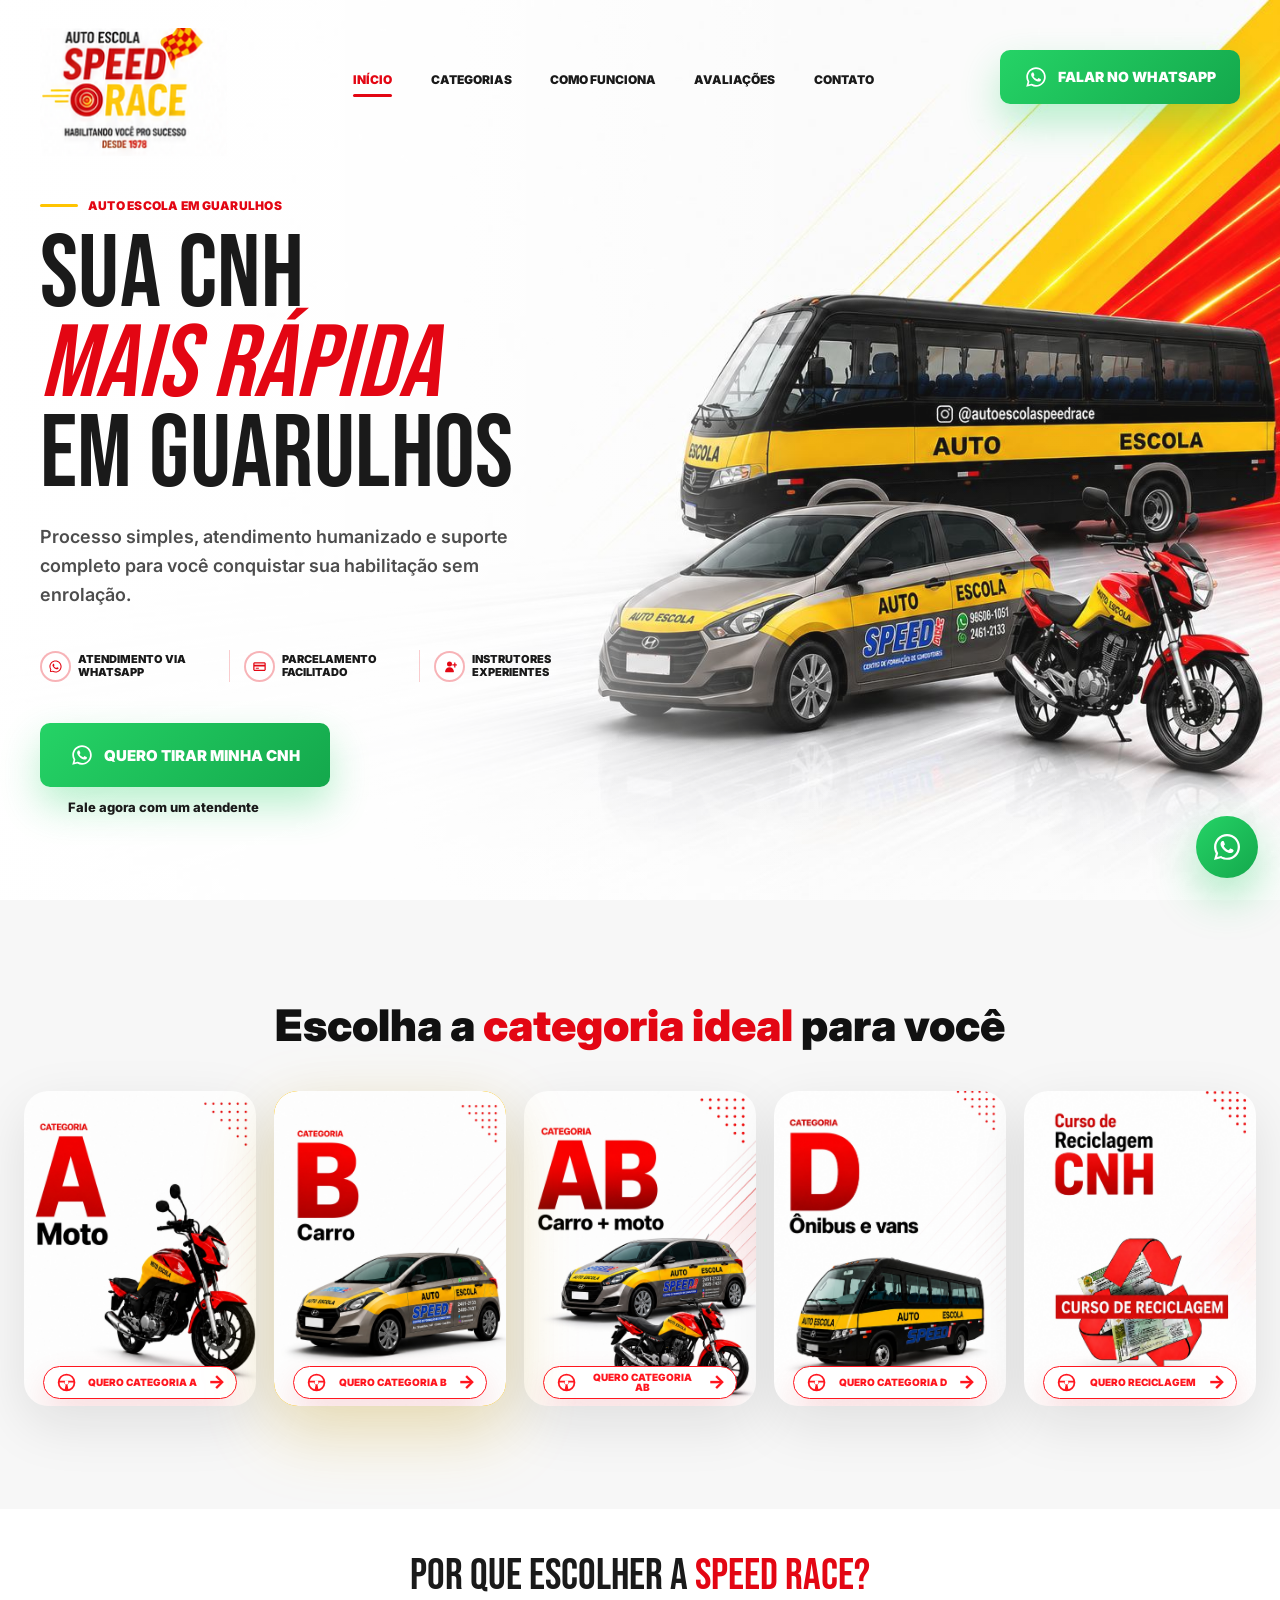
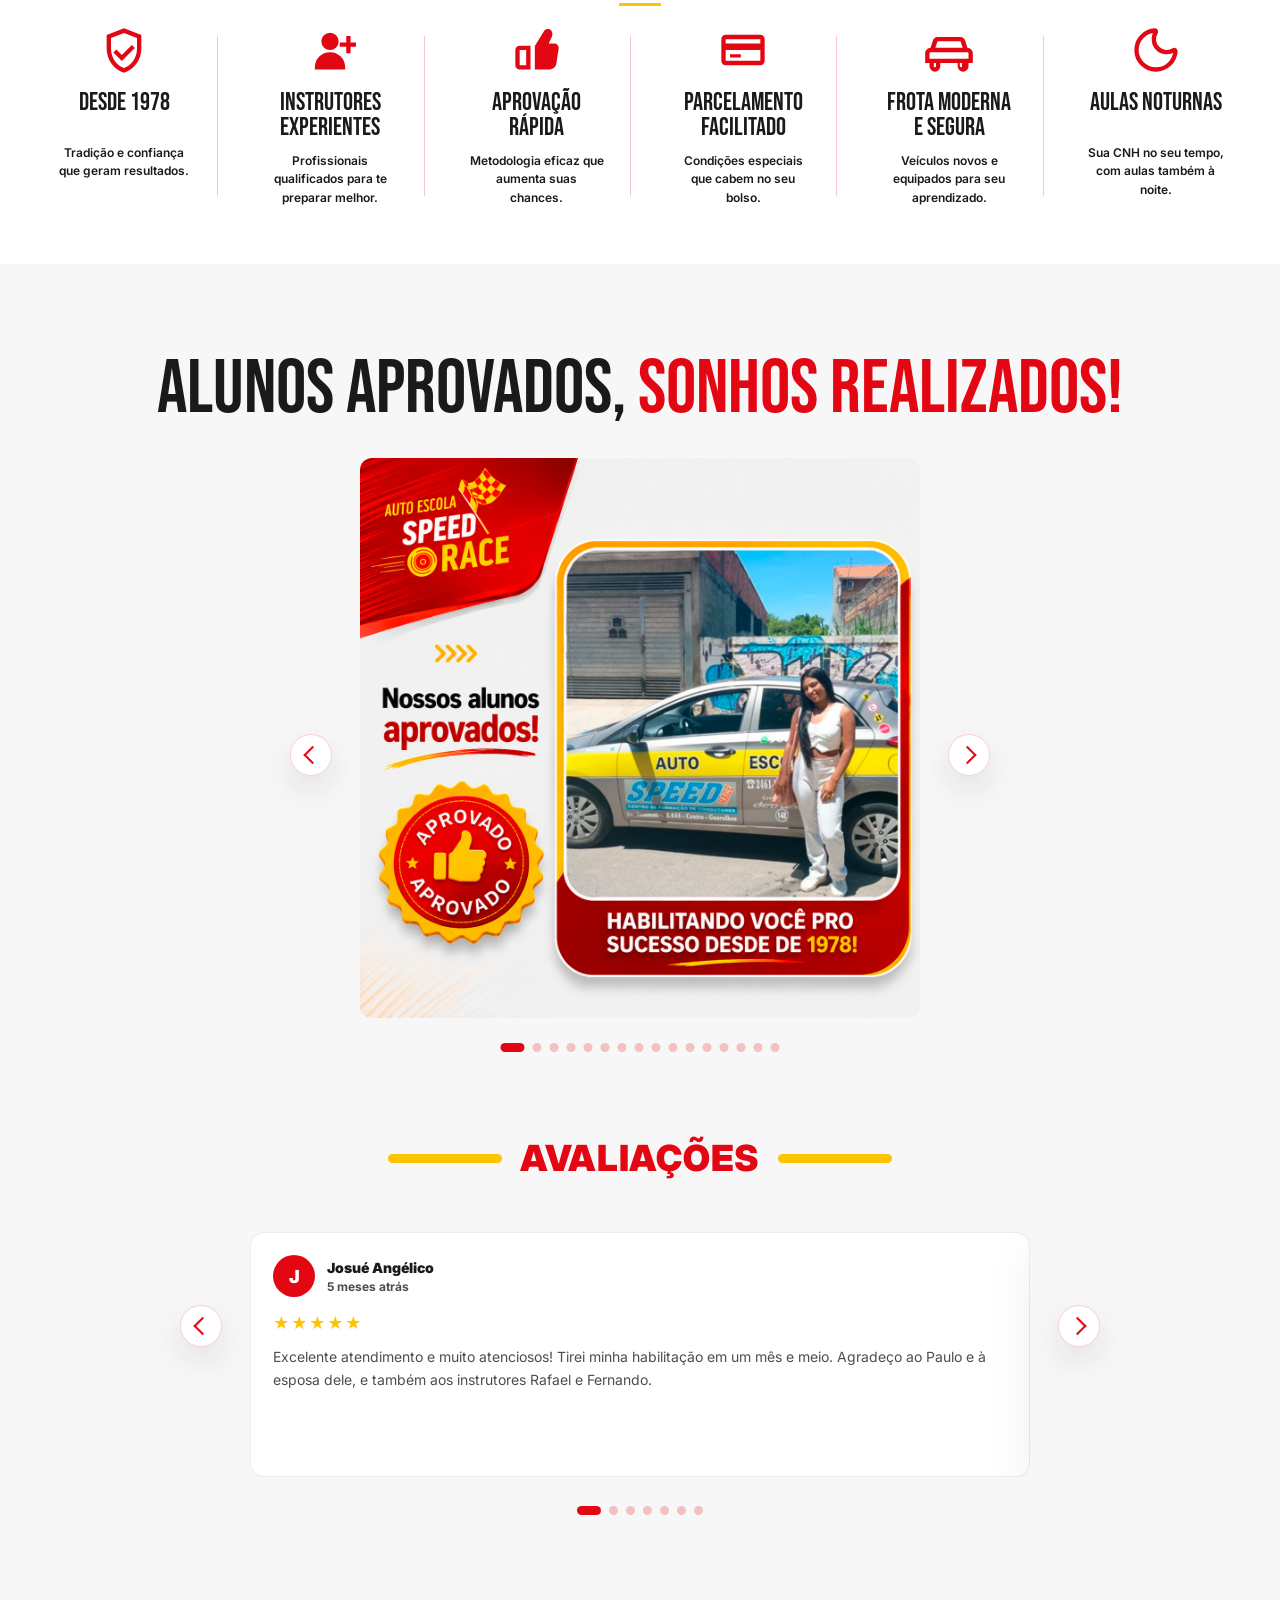
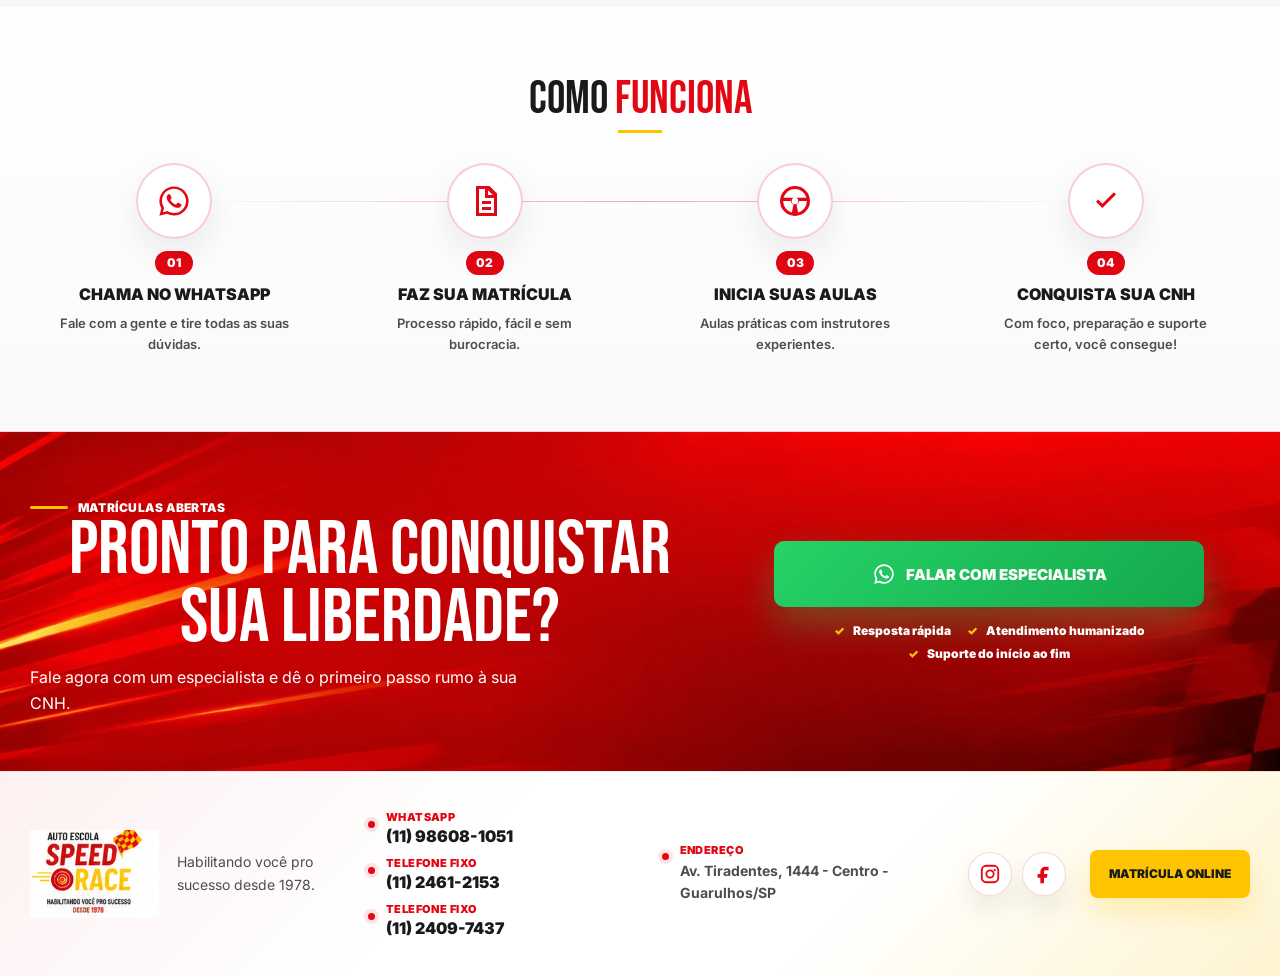
==== index.html @ da03810b "correção" ====
﻿<!doctype html>
<html lang="pt-BR">

<head>
  <meta charset="utf-8">
  <meta name="viewport" content="width=device-width, initial-scale=1">
  <title>Auto Escola Speed Race | CNH em Guarulhos</title>
  <meta name="description"
    content="Auto Escola Speed Race em Guarulhos. Tire sua CNH nas categorias A, B e AB com atendimento rapido pelo WhatsApp.">
  <link rel="icon" type="image/png" sizes="192x192" href="/assets/favicon.png">
  <link rel="apple-touch-icon" sizes="180x180" href="/assets/apple-touch-icon.png">
  <link rel="preconnect" href="https://fonts.googleapis.com">
  <link rel="preconnect" href="https://fonts.gstatic.com" crossorigin>
  <link rel="preload" as="image" href="assets/optimized/banner-hero-1920.jpg">
  <link href="https://fonts.googleapis.com/css2?family=Bebas+Neue&family=Inter:wght@500;600;700;800;900&display=swap"
    rel="stylesheet">
  <link rel="stylesheet" href="styles.css">
</head>

<body>
  <svg class="sprite" aria-hidden="true">
    <symbol id="icon-whatsapp" viewBox="0 0 32 32">
      <path fill="currentColor"
        d="M16.02 3C8.86 3 3.03 8.81 3.03 15.95c0 2.29.6 4.52 1.75 6.49L3 29l6.73-1.76a13 13 0 0 0 6.29 1.6h.01c7.16 0 12.99-5.81 12.99-12.95C29.02 8.81 23.19 3 16.02 3Zm0 23.65h-.01c-1.93 0-3.82-.52-5.47-1.5l-.39-.23-3.99 1.04 1.07-3.88-.25-.4a10.67 10.67 0 0 1-1.64-5.73c0-5.93 4.79-10.76 10.68-10.76 2.85 0 5.53 1.12 7.55 3.15a10.63 10.63 0 0 1 3.13 7.55c0 5.93-4.79 10.76-10.68 10.76Zm5.86-8.05c-.32-.16-1.9-.94-2.19-1.04-.29-.11-.51-.16-.72.16-.21.31-.83 1.04-1.02 1.25-.19.21-.38.24-.7.08-.32-.16-1.35-.5-2.57-1.58-.95-.85-1.59-1.9-1.78-2.22-.19-.32-.02-.49.14-.65.15-.15.32-.38.48-.56.16-.19.21-.32.32-.53.11-.21.05-.4-.03-.56-.08-.16-.72-1.73-.99-2.37-.26-.62-.52-.54-.72-.55h-.61c-.21 0-.56.08-.85.4-.29.32-1.12 1.09-1.12 2.66 0 1.57 1.15 3.09 1.31 3.3.16.21 2.27 3.46 5.49 4.85.77.33 1.37.53 1.83.68.77.24 1.47.21 2.02.13.62-.09 1.9-.77 2.17-1.52.27-.75.27-1.39.19-1.52-.08-.13-.29-.21-.61-.37Z" />
    </symbol>
    <symbol id="icon-check" viewBox="0 0 24 24">
      <path fill="currentColor" d="m9.55 16.7-4.2-4.2 1.42-1.42 2.78 2.78 7.68-7.68 1.42 1.42-9.1 9.1Z" />
    </symbol>
    <symbol id="icon-card" viewBox="0 0 24 24">
      <path fill="currentColor"
        d="M4 5h16a2 2 0 0 1 2 2v10a2 2 0 0 1-2 2H4a2 2 0 0 1-2-2V7a2 2 0 0 1 2-2Zm0 4h16V7H4v2Zm0 3v5h16v-5H4Zm2 2h5v1.5H6V14Z" />
    </symbol>
    <symbol id="icon-instructor" viewBox="0 0 24 24">
      <path fill="currentColor"
        d="M12 12a4 4 0 1 0 0-8 4 4 0 0 0 0 8Zm-7 8a7 7 0 0 1 14 0v1H5v-1Zm14.5-9.5h-3v-2h3v-3h2v3h3v2h-3v3h-2v-3Z" />
    </symbol>
    <symbol id="icon-shield" viewBox="0 0 24 24">
      <path fill="currentColor"
        d="M12 2 4 5.1v6.3c0 5.1 3.4 9.7 8 11.1 4.6-1.4 8-6 8-11.1V5.1L12 2Zm0 2.2 6 2.3v4.9c0 4-2.5 7.7-6 8.9-3.5-1.2-6-4.9-6-8.9V6.5l6-2.3Zm-1 10.1-2.5-2.5-1.4 1.4 3.9 3.9 6-6-1.4-1.4-4.6 4.6Z" />
    </symbol>
    <symbol id="icon-thumbs" viewBox="0 0 24 24">
      <path fill="currentColor"
        d="M9 21H4a2 2 0 0 1-2-2v-7a2 2 0 0 1 2-2h5v11Zm2 0V10.2l4.2-6.9c.4-.7 1.2-1.1 2-1 .9.1 1.6.7 1.8 1.6.2.7.1 1.4-.2 2.1L17.4 9H20a2 2 0 0 1 2 2.3l-1.1 7A3.1 3.1 0 0 1 17.8 21H11ZM4 12v7h3v-7H4Z" />
    </symbol>
    <symbol id="icon-car" viewBox="0 0 24 24">
      <path fill="currentColor"
        d="M6.6 6h10.8c.9 0 1.7.6 2 1.5L20.5 11A2.5 2.5 0 0 1 23 13.5V18h-2v1.5a2.5 2.5 0 0 1-5 0V18H8v1.5a2.5 2.5 0 0 1-5 0V18H1v-4.5A2.5 2.5 0 0 1 3.5 11l1.1-3.5c.3-.9 1.1-1.5 2-1.5Zm.1 2-1 3h12.6l-1-3H6.7ZM3 13.5V16h18v-2.5a.5.5 0 0 0-.5-.5h-17a.5.5 0 0 0-.5.5ZM5 18v1.5a.5.5 0 0 0 1 0V18H5Zm12 0v1.5a.5.5 0 0 0 1 0V18h-1Z" />
    </symbol>
    <symbol id="icon-moon" viewBox="0 0 24 24">
      <svg xmlns="http://www.w3.org/2000/svg" width="24" height="24" viewBox="0 0 24 24" fill="none"
        stroke="currentColor" stroke-width="2" stroke-linecap="round" stroke-linejoin="round"
        class="lucide lucide-moon-icon lucide-moon">
        <path
          d="M20.985 12.486a9 9 0 1 1-9.473-9.472c.405-.022.617.46.402.803a6 6 0 0 0 8.268 8.268c.344-.215.825-.004.803.401" />
      </svg>
    </symbol>
    <symbol id="icon-doc" viewBox="0 0 24 24">
      <path fill="currentColor"
        d="M6 2h9l5 5v15H6V2Zm8 2.8V8h3.2L14 4.8ZM8 4v16h10V10h-6V4H8Zm2 8h6v2h-6v-2Zm0 4h6v2h-6v-2Z" />
    </symbol>
    <symbol id="icon-wheel" viewBox="0 0 24 24">
      <path fill="currentColor"
        d="M12 2a10 10 0 1 1 0 20 10 10 0 0 1 0-20Zm0 2a8 8 0 0 0-7.7 5.9h15.4A8 8 0 0 0 12 4Zm-7.9 8a8 8 0 0 0 5.8 7.7l1.1-5.2A3 3 0 0 1 9.2 12H4.1Zm10 7.7A8 8 0 0 0 19.9 12h-5.1a3 3 0 0 1-1.8 2.5l1.1 5.2ZM12 9.8a2.2 2.2 0 1 0 0 4.4 2.2 2.2 0 0 0 0-4.4Z" />
    </symbol>
    <symbol id="icon-instagram" viewBox="0 0 24 24">
      <path fill="currentColor"
        d="M7.8 2h8.4A5.8 5.8 0 0 1 22 7.8v8.4a5.8 5.8 0 0 1-5.8 5.8H7.8A5.8 5.8 0 0 1 2 16.2V7.8A5.8 5.8 0 0 1 7.8 2Zm0 2A3.8 3.8 0 0 0 4 7.8v8.4A3.8 3.8 0 0 0 7.8 20h8.4a3.8 3.8 0 0 0 3.8-3.8V7.8A3.8 3.8 0 0 0 16.2 4H7.8ZM12 7a5 5 0 1 1 0 10 5 5 0 0 1 0-10Zm0 2a3 3 0 1 0 0 6 3 3 0 0 0 0-6Zm5.2-2.4a1.2 1.2 0 1 1 0 2.4 1.2 1.2 0 0 1 0-2.4Z" />
    </symbol>
    <symbol id="icon-facebook" viewBox="0 0 24 24">
      <path fill="currentColor"
        d="M14 8h3V4h-3.4C9.9 4 8 6.2 8 9.6V12H5v4h3v6h4v-6h3.2l.6-4H12V9.8c0-1.2.4-1.8 2-1.8Z" />
    </symbol>
  </svg>

  <main class="hero" id="inicio">
    <nav class="hero-nav" aria-label="Navegação principal">
      <a class="brand" href="#inicio" aria-label="Auto Escola Speed Race">
        <img src="assets/logo-speed-race.png" alt="Auto Escola Speed Race" width="218" height="132" fetchpriority="high">
      </a>

      <div class="nav-links">
        <a class="active" href="#inicio">Início</a>
        <a href="#categorias">Categorias</a>
        <a href="#como-funciona">Como funciona</a>
        <a href="#avaliacoes">Avaliações</a>
        <a href="#contato">Contato</a>
      </div>

      <a class="whatsapp nav-cta"
        href="https://wa.me/5511986081051?text=Ol%C3%A1!%20Quero%20saber%20mais%20sobre%20a%20CNH%20na%20Auto%20Escola%20Speed%20Race"
        target="_blank" rel="noopener">
        <svg>
          <use href="#icon-whatsapp" />
        </svg>
        <span>Falar no WhatsApp</span>
      </a>
    </nav>

    <section class="hero-content" aria-labelledby="hero-title">
      <div class="copy">
        <p class="eyebrow">Auto escola em Guarulhos</p>
        <h1 id="hero-title">Sua CNH<br><span>mais rápida</span><br><span class="title-place">em&nbsp;Guarulhos</span>
        </h1>
        <p class="lead">Processo simples, atendimento humanizado e suporte completo para você conquistar sua habilitação
          sem enrolação.</p>

        <div class="hero-benefits" aria-label="Benefícios">
          <span><svg>
              <use href="#icon-whatsapp" />
            </svg>Atendimento via WhatsApp</span>
          <span><svg>
              <use href="#icon-card" />
            </svg>Parcelamento facilitado</span>
          <span><svg>
              <use href="#icon-instructor" />
            </svg>Instrutores experientes</span>
        </div>

        <a class="whatsapp hero-cta"
          href="https://wa.me/5511986081051?text=Ol%C3%A1!%20Quero%20saber%20mais%20sobre%20a%20CNH%20na%20Auto%20Escola%20Speed%20Race"
          target="_blank" rel="noopener">
          <svg>
            <use href="#icon-whatsapp" />
          </svg>
          Quero tirar minha CNH
        </a>
        <small>Fale agora com um atendente</small>
      </div>

    </section>
  </main>
  <section class="section categories-section" id="categorias" aria-labelledby="categories-title">
    <div class="section-head categories-title-block">
      <!--<p class="eyebrow">categorias</p>-->
      <h2 id="categories-title">Escolha a <span>categoria ideal</span> para você</h2>
    </div>

    <div class="container">
      <div class="card-grid category-grid">
        <article class="category-card card-art">
          <img class="card-art-image" src="assets/optimized/card-moto-sharp.jpg" alt="Categoria A - Moto" loading="lazy" decoding="async">
          <a class="category-button"
            href="https://wa.me/5511986081051?text=Ol%C3%A1!%20Quero%20tirar%20minha%20CNH%20categoria%20A%20%28moto%29%20na%20Auto%20Escola%20Speed%20Race."
            target="_blank" rel="noopener">
            <svg aria-hidden="true">
              <use href="#icon-wheel" />
            </svg>
            <span>Quero Categoria A</span>
          </a>
        </article>

        <article class="category-card card-art featured">
          <img class="card-art-image" src="assets/optimized/card-carro-sharp.jpg" alt="Categoria B - Carro" loading="lazy" decoding="async">
          <a class="category-button yellow"
            href="https://wa.me/5511986081051?text=Ol%C3%A1!%20Quero%20tirar%20minha%20CNH%20categoria%20B%20%28carro%29%20na%20Auto%20Escola%20Speed%20Race."
            target="_blank" rel="noopener">
            <svg aria-hidden="true">
              <use href="#icon-wheel" />
            </svg>
            <span>Quero Categoria B</span>
          </a>
        </article>

        <article class="category-card card-art">
          <img class="card-art-image" src="assets/optimized/card-carro-moto-sharp.jpg" alt="Categoria AB - Carro e moto" loading="lazy" decoding="async">
          <a class="category-button"
            href="https://wa.me/5511986081051?text=Ol%C3%A1!%20Quero%20tirar%20minha%20CNH%20categoria%20AB%20%28carro%20e%20moto%29%20na%20Auto%20Escola%20Speed%20Race."
            target="_blank" rel="noopener">
            <svg aria-hidden="true">
              <use href="#icon-wheel" />
            </svg>
            <span>Quero Categoria AB</span>
          </a>
        </article>

        <article class="category-card card-art pro-card">
          <img class="card-art-image" src="assets/optimized/card-onibus-sharp.jpg" alt="Categoria D - Onibus e vans" loading="lazy" decoding="async">
          <a class="category-button"
            href="https://wa.me/5511986081051?text=Ol%C3%A1!%20Quero%20saber%20mais%20sobre%20a%20CNH%20categoria%20D%20%28%C3%B4nibus%20e%20vans%29%20na%20Auto%20Escola%20Speed%20Race."
            target="_blank" rel="noopener">
            <svg aria-hidden="true">
              <use href="#icon-wheel" />
            </svg>
            <span>Quero Categoria D</span>
          </a>
        </article>

        <article class="category-card card-art service-card">
          <img class="card-art-image" src="assets/optimized/card-reciclagem-sharp.jpg" alt="Reciclagem de CNH" loading="lazy" decoding="async">
          <a class="category-button"
            href="https://wa.me/5511986081051?text=Ol%C3%A1!%20Quero%20saber%20mais%20sobre%20o%20servi%C3%A7o%20de%20reciclagem%20de%20CNH%20na%20Auto%20Escola%20Speed%20Race."
            target="_blank" rel="noopener">
            <svg aria-hidden="true">
              <use href="#icon-wheel" />
            </svg>
            <span>Quero Reciclagem</span>
          </a>
        </article>
      </div>
    </div>
  </section>
  <section class="section benefits-section" aria-labelledby="benefits-title">
    <div class="container">
      <div class="section-head">
        <p class="eyebrow">Confiança para começar</p>
        <h2 id="benefits-title">Por que escolher a <span>Speed Race?</span></h2>
      </div>

      <div class="card-grid benefits-grid">
        <article class="info-card"><i><svg>
              <use href="#icon-shield" />
            </svg></i>
          <h3>Desde 1978</h3>
          <p>Tradição e confiança que geram resultados.</p>
        </article>
        <article class="info-card"><i><svg>
              <use href="#icon-instructor" />
            </svg></i>
          <h3>Instrutores experientes</h3>
          <p>Profissionais qualificados para te preparar melhor.</p>
        </article>
        <article class="info-card"><i><svg>
              <use href="#icon-thumbs" />
            </svg></i>
          <h3>Aprovação rápida</h3>
          <p>Metodologia eficaz que aumenta suas chances.</p>
        </article>
        <article class="info-card"><i><svg>
              <use href="#icon-card" />
            </svg></i>
          <h3>Parcelamento facilitado</h3>
          <p>Condições especiais que cabem no seu bolso.</p>
        </article>
        <article class="info-card"><i><svg>
              <use href="#icon-car" />
            </svg></i>
          <h3>Frota moderna e segura</h3>
          <p>Veículos novos e equipados para seu aprendizado.</p>
        </article>
        <article class="info-card"><i><svg>
              <use href="#icon-moon" />
            </svg></i>
          <h3>Aulas noturnas</h3>
          <p>Sua CNH no seu tempo, com aulas também à noite.</p>
        </article>

      </div>
    </div>
  </section>

  <section class="section reviews-section" id="avaliacoes" aria-labelledby="reviews-title">
    <div class="container">
      <div class="section-head">
        <h2 id="reviews-title">Alunos aprovados, <span>sonhos realizados!</span></h2>
      </div>

      <div class="approved-carousel" aria-roledescription="carousel" aria-label="Fotos de alunos aprovados">
        <button class="review-control prev" type="button" aria-label="Foto anterior">&lsaquo;</button>
        <div class="review-viewport">
          <div class="review-grid">
            <article class="review-card"><img src="assets/approved/aluno9.png" alt="Aluno aprovado" loading="lazy" decoding="async"></article>
            <article class="review-card"><img src="assets/approved/aluno10.png" alt="Aluno aprovado" loading="lazy" decoding="async"></article>
            <article class="review-card"><img src="assets/approved/aluno14.png" alt="Aluno aprovado" loading="lazy" decoding="async"></article>
            <article class="review-card"><img src="assets/approved/aluno16.png" alt="Aluno aprovado" loading="lazy" decoding="async"></article>
            <article class="review-card"><img src="assets/approved/aluno17.png" alt="Aluno aprovado" loading="lazy" decoding="async"></article>
            <article class="review-card"><img src="assets/approved/aluno3.png" alt="Aluno aprovado" loading="lazy" decoding="async"></article>
            <article class="review-card"><img src="assets/approved/aluno19.png" alt="Aluno aprovado" loading="lazy" decoding="async"></article>
            <article class="review-card"><img src="assets/approved/aluno20.png" alt="Aluno aprovado" loading="lazy" decoding="async"></article>
            <article class="review-card"><img src="assets/approved/aluno21.png" alt="Aluno aprovado" loading="lazy" decoding="async"></article>
            <article class="review-card"><img src="assets/approved/aluno22.png" alt="Aluno aprovado" loading="lazy" decoding="async"></article>
            <article class="review-card"><img src="assets/approved/aluno4.png" alt="Aluno aprovado" loading="lazy" decoding="async"></article>
            <article class="review-card"><img src="assets/approved/aluno24.png" alt="Aluno aprovado" loading="lazy" decoding="async"></article>
            <article class="review-card"><img src="assets/approved/aluno25.png" alt="Aluno aprovado" loading="lazy" decoding="async"></article>
            <article class="review-card"><img src="assets/approved/aluno1.png" alt="Aluno aprovado" loading="lazy" decoding="async"></article>
            <article class="review-card"><img src="assets/approved/aluno2.png" alt="Aluno aprovado" loading="lazy" decoding="async"></article>
            <article class="review-card"><img src="assets/approved/aluno27.png" alt="Aluno aprovado" loading="lazy" decoding="async"></article>
          </div>
        </div>
        <button class="review-control next" type="button" aria-label="Próxima foto">&rsaquo;</button>
        <div class="review-dots" aria-label="Selecionar foto"></div>
      </div>
      <div class="reviews-carousel" aria-roledescription="carousel" aria-label="Avaliações de alunos"
        style="margin-top: 84px;">
        <div class="section-head" style="margin-bottom: 34px;">
          <p class="reviews-eyebrow">Avaliações</p>
        </div>
        <button class="review-control prev" type="button" aria-label="Avaliação anterior">&lsaquo;</button>
        <div class="review-viewport">
          <div class="review-grid">
            <article class="review-card">
              <div class="review-head"><span>J</span>
                <div><strong>Josué Angélico</strong><small>5 meses atrás</small></div>
              </div>
              <div class="stars">★★★★★</div>
              <p>Excelente atendimento e muito atenciosos! Tirei minha habilitação em um mês e meio. Agradeço ao Paulo e
                à esposa dele, e também aos instrutores Rafael e Fernando.</p>
            </article>
            <article class="review-card">
              <div class="review-head"><span>L</span>
                <div><strong>Letícia Caselato</strong><small>7 meses atrás</small></div>
              </div>
              <div class="stars">★★★★★</div>
              <p>Finalizei minha CNH super rápido, sempre tive total apoio, o instrutor Paulo é nota 10.</p>
            </article>
            <article class="review-card">
              <div class="review-head"><span>F</span>
                <div><strong>Fernanda Dantas</strong><small>9 meses atrás</small></div>
              </div>
              <div class="stars">★★★★★</div>
              <p>Super recomendo, bons instrutores e atendimento perfeito. São bons profissionais e com certeza a melhor
                auto escola.</p>
            </article>
            <article class="review-card">
              <div class="review-head"><span>P</span>
                <div><strong>Pedro Henrique</strong><small>9 meses atrás</small></div>
              </div>
              <div class="stars">★★★★★</div>
              <p>A auto escola Speed Race me proporcionou a oportunidade de estar tirando minha habilitação.
                Profissionais bastante atenciosos e capacitados.</p>
            </article>
            <article class="review-card">
              <div class="review-head"><span>V</span>
                <div><strong>Vini Silva</strong><small>10 meses atrás</small></div>
              </div>
              <div class="stars">★★★★★</div>
              <p>Atendimento muito bom com bons instrutores, principalmente o instrutor Thiago, que é muito bom como
                profissional.</p>
            </article>
            <article class="review-card">
              <div class="review-head"><span>H</span>
                <div><strong>Henrique Macedo</strong><small>3 meses atrás</small></div>
              </div>
              <div class="stars">★★★★★</div>
              <p>Professores e diretoria excelentes, ótima autoescola. Fernandão é monstro.</p>
            </article>
            <article class="review-card">
              <div class="review-head"><span>M</span>
                <div><strong>Matheus Henrique</strong><small>9 meses atrás</small></div>
              </div>
              <div class="stars">★★★★★</div>
              <p>Auto-escola com pessoas muito solícitas, íntegras e extremamente atenciosas. Instrutores que se
                preocupam e buscam de fato ajudar o aluno.</p>
            </article>
          </div>
        </div>
        <button class="review-control next" type="button" aria-label="Próxima avaliação">&rsaquo;</button>
        <div class="review-dots" aria-label="Selecionar avaliação"></div>
      </div>
    </div>
  </section>

  <section class="section steps-section" id="como-funciona" aria-labelledby="steps-title">
    <div class="container">
      <div class="section-head">
        <p class="eyebrow">Passo a passo</p>
        <h2 id="steps-title">Como <span>funciona</span></h2>
      </div>

      <div class="steps-grid">
        <article>
          <i><svg>
              <use href="#icon-whatsapp" />
            </svg></i>
          <div class="step-copy"><strong>01</strong>
            <h3>Chama no WhatsApp</h3>
            <p>Fale com a gente e tire todas as suas dúvidas.</p>
          </div>
        </article>
        <article>
          <i><svg>
              <use href="#icon-doc" />
            </svg></i>
          <div class="step-copy"><strong>02</strong>
            <h3>Faz sua matrícula</h3>
            <p>Processo rápido, fácil e sem burocracia.</p>
          </div>
        </article>
        <article>
          <i><svg>
              <use href="#icon-wheel" />
            </svg></i>
          <div class="step-copy"><strong>03</strong>
            <h3>Inicia suas aulas</h3>
            <p>Aulas práticas com instrutores experientes.</p>
          </div>
        </article>
        <article>
          <i><svg>
              <use href="#icon-check" />
            </svg></i>
          <div class="step-copy"><strong>04</strong>
            <h3>Conquista sua CNH</h3>
            <p>Com foco, preparação e suporte certo, você consegue!</p>
          </div>
        </article>
      </div>
    </div>
  </section>

  <section class="final-cta" id="contato">
    <div class="container final-grid">
      <div>
        <p class="eyebrow light">Matrículas abertas</p>
        <h2>Pronto para conquistar sua liberdade?</h2>
        <p>Fale agora com um especialista e dê o primeiro passo rumo à sua CNH.</p>
      </div>
      <div class="final-actions">
        <a class="whatsapp final-button"
          href="https://wa.me/5511986081051?text=Ol%C3%A1!%20Quero%20saber%20mais%20sobre%20a%20CNH%20na%20Auto%20Escola%20Speed%20Race"
          target="_blank" rel="noopener">
          <svg>
            <use href="#icon-whatsapp" />
          </svg>
          Falar com especialista
        </a>
        <div class="cta-points">
          <span>Resposta rápida</span>
          <span>Atendimento humanizado</span>
          <span>Suporte do início ao fim</span>
        </div>
      </div>
    </div>
  </section>

  <footer class="footer">
    <div class="container footer-grid">
      <div class="footer-brand">
        <img src="assets/logo-speed-race.png" alt="Auto Escola Speed Race" loading="lazy" decoding="async">
        <p>Habilitando você pro sucesso desde 1978.</p>
      </div>

      <div class="footer-contact" aria-label="Contatos da Auto Escola Speed Race">
        <a href="https://wa.me/5511986081051" target="_blank" rel="noopener">
          <span>WhatsApp</span>
          <strong>(11) 98608-1051</strong>
        </a>
        <a href="tel:+551124612153">
          <span>Telefone fixo</span>
          <strong>(11) 2461-2153</strong>
        </a>
        <a href="tel:+551124097437">
          <span>Telefone fixo</span>
          <strong>(11) 2409-7437</strong>
        </a>
      </div>

      <address class="footer-address">
        <span>Endereço</span>
        Av. Tiradentes, 1444 - Centro - Guarulhos/SP
      </address>

      <div class="footer-social" aria-label="Redes sociais">
        <a href="https://www.instagram.com/autoescolaspeedrace" target="_blank" rel="noopener"
          aria-label="Instagram da Auto Escola Speed Race">
          <svg aria-hidden="true">
            <use href="#icon-instagram" />
          </svg>
        </a>
        <a href="https://www.facebook.com/autoescolaspeedrace" target="_blank" rel="noopener"
          aria-label="Facebook da Auto Escola Speed Race">
          <svg aria-hidden="true">
            <use href="#icon-facebook" />
          </svg>
        </a>
      </div>

      <a class="footer-online" href="/matricular/">Matrícula online</a>
    </div>
  </footer>

  <a class="floating-whatsapp"
    href="https://wa.me/5511986081051?text=Ol%C3%A1!%20Quero%20saber%20mais%20sobre%20a%20CNH%20na%20Auto%20Escola%20Speed%20Race"
    target="_blank" rel="noopener" aria-label="Falar no WhatsApp">
    <svg>
      <use href="#icon-whatsapp" />
    </svg>
  </a>

  <script>
    const reduceMotion = window.matchMedia("(prefers-reduced-motion: reduce)").matches;

    if (!reduceMotion) {
      const revealItems = document.querySelectorAll(".section-head, .category-card, .info-card, .steps-grid article, .final-cta");
      revealItems.forEach((item) => item.classList.add("reveal"));

      const revealObserver = new IntersectionObserver((entries) => {
        entries.forEach((entry) => {
          if (entry.isIntersecting) {
            entry.target.classList.add("is-visible");
            revealObserver.unobserve(entry.target);
          }
        });
      }, { threshold: .16 });

      revealItems.forEach((item) => revealObserver.observe(item));

      const hero = document.querySelector(".hero");
      const categories = document.querySelector(".categories-section");
      const categoryCards = document.querySelectorAll(".category-card");
      let ticking = false;

      function updateParallax() {
        const scrollY = window.scrollY || window.pageYOffset;

        if (hero) {
          hero.style.setProperty("--hero-parallax", `${Math.min(scrollY * .16, 72)}px`);
        }

        if (categories) {
          const rect = categories.getBoundingClientRect();
          const offset = (window.innerHeight - rect.top) * .08;
          const sectionShift = Math.max(-40, Math.min(offset, 70));
          categories.style.setProperty("--section-shift-left", `${sectionShift * -.35}px`);
          categories.style.setProperty("--section-shift-right", `${sectionShift * .25}px`);
        }

        categoryCards.forEach((card) => {
          const rect = card.getBoundingClientRect();
          const centerOffset = (window.innerHeight / 2 - (rect.top + rect.height / 2)) * .035;
          card.style.setProperty("--card-parallax", `${Math.max(-16, Math.min(centerOffset, 16))}px`);
        });

        ticking = false;
      }

      function requestParallax() {
        if (!ticking) {
          window.requestAnimationFrame(updateParallax);
          ticking = true;
        }
      }

      window.addEventListener("scroll", requestParallax, { passive: true });
      window.addEventListener("resize", requestParallax);
      updateParallax();
    }

    const carousel = document.querySelector(".reviews-carousel");

    if (carousel) {
      const track = carousel.querySelector(".review-grid");
      const slides = Array.from(carousel.querySelectorAll(".review-card"));
      const prev = carousel.querySelector(".prev");
      const next = carousel.querySelector(".next");
      const dotsWrap = carousel.querySelector(".review-dots");
      let current = 0;
      let timer;

      slides.forEach((_, index) => {
        const dot = document.createElement("button");
        dot.type = "button";
        dot.setAttribute("aria-label", `Mostrar avaliação ${index + 1}`);
        dot.addEventListener("click", () => {
          showSlide(index);
          restart();
        });
        dotsWrap.appendChild(dot);
      });

      const dots = Array.from(dotsWrap.querySelectorAll("button"));

      function showSlide(index) {
        current = (index + slides.length) % slides.length;
        track.style.transform = `translateX(-${current * 100}%)`;
        dots.forEach((dot, dotIndex) => {
          dot.classList.toggle("active", dotIndex === current);
        });
      }

      function restart() {
        window.clearInterval(timer);
        timer = window.setInterval(() => showSlide(current + 1), 5200);
      }

      prev.addEventListener("click", () => {
        showSlide(current - 1);
        restart();
      });

      next.addEventListener("click", () => {
        showSlide(current + 1);
        restart();
      });

      showSlide(0);
      restart();
    }

    const approvedCarousel = document.querySelector(".approved-carousel");

    if (approvedCarousel) {
      const aTrack = approvedCarousel.querySelector(".review-grid");
      const aSlides = Array.from(approvedCarousel.querySelectorAll(".review-card"));
      const aPrev = approvedCarousel.querySelector(".prev");
      const aNext = approvedCarousel.querySelector(".next");
      const aDotsWrap = approvedCarousel.querySelector(".review-dots");
      let aCurrent = 0;
      let aTimer;

      aSlides.forEach((_, index) => {
        const dot = document.createElement("button");
        dot.type = "button";
        dot.setAttribute("aria-label", `Mostrar foto ${index + 1}`);
        dot.addEventListener("click", () => {
          aShowSlide(index);
          aRestart();
        });
        aDotsWrap.appendChild(dot);
      });

      const aDots = Array.from(aDotsWrap.querySelectorAll("button"));

      function aShowSlide(index) {
        aCurrent = (index + aSlides.length) % aSlides.length;
        aTrack.style.transform = `translateX(-${aCurrent * 100}%)`;
        aDots.forEach((dot, dotIndex) => {
          dot.classList.toggle("active", dotIndex === aCurrent);
        });
      }

      function aRestart() {
        window.clearInterval(aTimer);
        aTimer = window.setInterval(() => aShowSlide(aCurrent + 1), 4200);
      }

      aPrev.addEventListener("click", () => {
        aShowSlide(aCurrent - 1);
        aRestart();
      });

      aNext.addEventListener("click", () => {
        aShowSlide(aCurrent + 1);
        aRestart();
      });

      aShowSlide(0);
      aRestart();
    }
  </script>
</body>

</html>
---- styles.css ----
:root {
  --red: #e30613;
  --yellow: #ffc400;
  --green: #25d366;
  --green-dark: #14a84c;
  --ink: #1a1a1a;
  --muted: #4d4d4d;
  --white: #ffffff;
  --shadow: 0 24px 70px rgba(26, 26, 26, .14);
  --max: 1220px;
  --hero-max: 1560px;
}

* {
  box-sizing: border-box;
}

html {
  scroll-behavior: smooth;
  overflow-x: hidden;
}

body {
  margin: 0;
  color: var(--ink);
  background: #fff;
  font-family: Inter, system-ui, -apple-system, BlinkMacSystemFont, "Segoe UI", sans-serif;
  overflow-x: hidden;
}

a {
  color: inherit;
  text-decoration: none;
}

img,
svg {
  display: block;
}

.sprite {
  position: absolute;
  width: 0;
  height: 0;
  overflow: hidden;
}

.hero {
  position: relative;
  min-height: 100svh;
  overflow: hidden;
  background:
    linear-gradient(90deg, rgba(255, 255, 255, .96) 0%, rgba(255, 255, 255, .86) 32%, rgba(255, 255, 255, .06) 63%),
    image-set(
      url("assets/optimized/banner-hero-960.jpg") 1x,
      url("assets/optimized/banner-hero-1920.jpg") 2x
    ) center right / cover no-repeat;
  background-position: center center, center calc(50% + var(--hero-parallax, 0px));
}

.hero::after {
  content: "";
  position: absolute;
  inset: auto 0 0;
  height: 170px;
  pointer-events: none;
  background: linear-gradient(180deg, transparent, rgba(255, 255, 255, .36));
}

.hero-nav {
  position: relative;
  z-index: 5;
  width: min(var(--hero-max), calc(100% - 80px));
  min-height: 164px;
  margin: 0 auto;
  display: grid;
  grid-template-columns: auto 1fr auto;
  align-items: start;
  gap: clamp(22px, 4vw, 58px);
  padding-top: 28px;
}

.brand {
  justify-self: start;
}

.brand img {
  width: auto;
  height: clamp(96px, 10vw, 132px);
  max-width: min(30vw, 218px);
  object-fit: contain;
}

.nav-links {
  margin-top: 32px;
  display: flex;
  align-items: center;
  justify-content: center;
  gap: clamp(20px, 3vw, 42px);
  font-size: 12px;
  font-weight: 900;
  text-transform: uppercase;
}

.nav-cta {
  margin-top: 22px;
}

.nav-links a {
  position: relative;
  padding: 12px 0;
  transition: color .25s ease;
}

.nav-links a::after {
  content: "";
  position: absolute;
  left: 0;
  right: 0;
  bottom: 2px;
  height: 3px;
  background: var(--red);
  border-radius: 999px;
  transform: scaleX(0);
  transform-origin: left;
  transition: transform .25s ease;
}

.nav-links a:hover,
.nav-links a.active {
  color: var(--red);
}

.nav-links a:hover::after,
.nav-links a.active::after {
  transform: scaleX(1);
}

.whatsapp {
  display: inline-flex;
  align-items: center;
  justify-content: center;
  gap: 10px;
  min-height: 54px;
  padding: 0 24px;
  color: var(--white);
  background: linear-gradient(135deg, var(--green), var(--green-dark));
  border-radius: 10px;
  box-shadow: 0 18px 38px rgba(37, 211, 102, .32);
  font-size: 14px;
  font-weight: 900;
  line-height: 1;
  text-transform: uppercase;
  white-space: nowrap;
  transition: transform .25s ease, box-shadow .25s ease;
}

.whatsapp:hover {
  transform: translateY(-2px);
  box-shadow: 0 24px 48px rgba(37, 211, 102, .4);
}

.whatsapp svg {
  width: 24px;
  height: 24px;
  flex: 0 0 24px;
}

.hero-content {
  position: relative;
  z-index: 2;
  width: min(var(--hero-max), calc(100% - 80px));
  min-height: calc(100svh - 164px);
  margin: 0 auto;
  display: grid;
  grid-template-columns: minmax(0, 660px) 1fr;
  align-items: center;
  gap: 32px;
  padding: 20px 0 78px;
}

.copy {
  animation: showUp .7s ease both;
}

.eyebrow {
  display: inline-flex;
  align-items: center;
  gap: 10px;
  margin: 0 0 18px;
  color: var(--red);
  font-size: 12px;
  font-weight: 900;
  letter-spacing: .02em;
  text-transform: uppercase;
}

.eyebrow::before {
  content: "";
  width: 38px;
  height: 3px;
  background: var(--yellow);
  border-radius: 999px;
}

.reviews-eyebrow {
  display: inline-flex;
  align-items: center;
  gap: 18px;
  margin: 0 0 18px;
  color: var(--red);
  font-size: 36px;
  font-weight: 900;
  letter-spacing: .02em;
  text-transform: uppercase;
}

.reviews-eyebrow::before,
.reviews-eyebrow::after {
  content: "";
  width: 114px;
  height: 9px;
  background: var(--yellow);
  border-radius: 999px;
}

h1 {
  max-width: 680px;
  margin: 0;
  color: var(--ink);
  font-family: "Bebas Neue", Impact, sans-serif;
  font-size: clamp(68px, 8vw, 118px);
  font-weight: 400;
  line-height: .88;
  letter-spacing: .4px;
  text-transform: uppercase;
}

h1 span {
  color: var(--red);
  font-style: italic;
}

h1 .title-place {
  color: var(--ink);
  font-style: normal;
  white-space: nowrap;
}

.lead {
  max-width: 500px;
  margin: 22px 0 0;
  color: var(--muted);
  font-size: 18px;
  font-weight: 600;
  line-height: 1.6;
}

.hero-benefits {
  display: flex;
  align-items: center;
  flex-wrap: wrap;
  gap: 0;
  max-width: 610px;
  margin-top: 30px;
  padding: 6px 0;
}

.hero-benefits span {
  position: relative;
  display: flex;
  align-items: center;
  gap: 7px;
  min-height: 42px;
  padding: 0 14px;
  background: transparent;
  border: 0;
  border-radius: 0;
  box-shadow: none;
  color: var(--ink);
  font-size: 11px;
  font-weight: 900;
  line-height: 1.18;
  text-transform: uppercase;
  max-width: 190px;
}

.hero-benefits span:first-child {
  padding-left: 0;
}

.hero-benefits span:not(:last-child)::after {
  content: "";
  position: absolute;
  top: 5px;
  right: 0;
  width: 1px;
  height: 32px;
  background: rgba(227, 6, 19, .2);
}

.hero-benefits svg {
  width: 31px;
  height: 31px;
  flex: 0 0 31px;
  padding: 6px;
  color: var(--red);
  border: 2px solid rgba(227, 6, 19, .3);
  border-radius: 50%;
  background: rgba(255, 255, 255, .8);
}

.hero-cta {
  width: fit-content;
  min-height: 64px;
  margin-top: 30px;
  padding-inline: 30px;
  font-size: 15px;
}

.copy small {
  display: block;
  margin: 12px 0 0 28px;
  color: var(--ink);
  font-size: 13px;
  font-weight: 800;
}

.container {
  width: min(var(--max), calc(100% - 48px));
  margin-inline: auto;
}

.section {
  padding: 92px 0;
}

.section-head {
  max-width: 720px;
  margin-bottom: 34px;
}

.section-head h2,
.final-cta h2 {
  margin: 0;
  color: var(--ink);
  font-family: "Bebas Neue", Impact, sans-serif;
  font-size: clamp(46px, 6vw, 76px);
  font-weight: 400;
  line-height: .9;
  text-transform: uppercase;
  text-align: center;
}

.section-head h2 span {
  color: var(--red);
}

.reviews-section .section-head {
  max-width: 720px;
  margin: 0 auto 34px;
  text-align: center;
}

.reviews-section .section-head h2 {
  white-space: nowrap;
}

.card-grid {
  display: grid;
  gap: 18px;
}

.benefits-grid {
  grid-template-columns: repeat(3, minmax(0, 1fr));
}

.benefits-section {
  padding: 48px 0 56px;
}

.benefits-section .section-head {
  max-width: none;
  margin-bottom: 28px;
  text-align: center;
}

.benefits-section .eyebrow {
  display: none;
}

.benefits-section .section-head h2 {
  position: relative;
  display: inline-block;
  font-size: clamp(34px, 3.4vw, 48px);
}

.benefits-section .section-head h2::after {
  content: "";
  position: absolute;
  left: 50%;
  bottom: -10px;
  width: 42px;
  height: 3px;
  background: var(--yellow);
  transform: translateX(-50%);
}

.info-card,
.category-card,
.review-card,
.steps-grid article {
  background: var(--white);
  border: 1px solid rgba(26, 26, 26, .08);
  border-radius: 18px;
  box-shadow: 0 18px 50px rgba(26, 26, 26, .07);
  transition: transform .24s ease, box-shadow .24s ease;
}

.info-card:hover,
.category-card:hover,
.review-card:hover,
.steps-grid article:hover {
  transform: translateY(-5px);
  box-shadow: var(--shadow);
}

.info-card {
  padding: 26px;
}

.benefits-section .benefits-grid {
  grid-template-columns: repeat(6, minmax(0, 1fr));
}

.benefits-section .info-card {
  position: relative;
  padding: 0 26px;
  background: transparent;
  border: 0;
  border-radius: 0;
  box-shadow: none;
  text-align: center;
}

.benefits-section .info-card:not(:last-child)::after {
  content: "";
  position: absolute;
  top: 12px;
  right: 0;
  width: 1px;
  height: calc(100% - 24px);
  background: rgba(227, 6, 19, .22);
}

.benefits-section .info-card:hover {
  transform: none;
  box-shadow: none;
}

.info-card i {
  width: 48px;
  height: 48px;
  display: grid;
  place-items: center;
  color: var(--red);
  background: rgba(227, 6, 19, .08);
  border-radius: 14px;
  font-size: 14px;
  font-style: normal;
  font-weight: 900;
}

.benefits-section .info-card i {
  width: 52px;
  height: 52px;
  margin: 0 auto 14px;
  color: var(--red);
  background: transparent;
  border-radius: 0;
}

.benefits-section .info-card i svg {
  width: 52px;
  height: 52px;
}

.info-card h3,
.steps-grid h3 {
  margin: 18px 0 0;
  font-size: 17px;
  font-weight: 900;
}

.benefits-section .info-card h3 {
  min-height: 42px;
  margin: 0;
  font-family: "Bebas Neue", Impact, sans-serif;
  font-size: 25px;
  font-weight: 400;
  line-height: 1;
  text-transform: uppercase;
}

.info-card p,
.review-card p,
.steps-grid p {
  margin: 9px 0 0;
  color: var(--muted);
  font-size: 14px;
  line-height: 1.6;
}

.benefits-section .info-card p {
  margin-top: 12px;
  color: var(--ink);
  font-size: 12px;
  font-weight: 600;
  line-height: 1.55;
}

.categories-section {
  position: relative;
  overflow: hidden;
  background:
    linear-gradient(135deg, rgba(227, 6, 19, .06) 0 18%, transparent 18% 100%),
    linear-gradient(315deg, rgba(255, 196, 0, .18) 0 16%, transparent 16% 100%),
    #fafafa;
  background-position:
    left var(--section-shift-left, 0px) top,
    right var(--section-shift-right, 0px) bottom,
    center;
}

.category-grid {
  grid-template-columns: repeat(4, minmax(0, 1fr));
  align-items: stretch;
}

.category-card {
  position: relative;
  min-height: 430px;
  padding: 0;
  overflow: hidden;
  isolation: isolate;
  background: #111;
  border: 0;
  border-radius: 18px;
  color: var(--white);
}

.category-card.featured {
  grid-column: span 2;
  min-height: 500px;
  box-shadow: 0 34px 90px rgba(227, 6, 19, .22);
}

.category-card::before {
  content: "";
  position: absolute;
  inset: 0;
  z-index: 1;
  background:
    linear-gradient(180deg, rgba(0, 0, 0, .03) 0%, rgba(0, 0, 0, .26) 42%, rgba(0, 0, 0, .88) 100%),
    linear-gradient(90deg, rgba(227, 6, 19, .68), transparent 52%);
  opacity: .92;
}

.category-card img {
  width: 100%;
  height: 100%;
  min-height: inherit;
  object-fit: cover;
  transform: scale(1.04) translateY(var(--card-parallax, 0px));
  transition: transform .7s ease, filter .7s ease;
  filter: saturate(1.08) contrast(1.04);
}

.category-card:hover img {
  transform: scale(1.11) translateY(var(--card-parallax, 0px));
}

.category-content {
  position: absolute;
  inset: auto 22px 22px;
  z-index: 2;
  display: grid;
  gap: 8px;
  max-width: 310px;
}

.car-focus .category-content {
  inset: auto 28px 28px;
  max-width: 380px;
}

.car-focus::before {
  background:
    linear-gradient(180deg, rgba(0, 0, 0, 0) 0%, rgba(0, 0, 0, .18) 38%, rgba(0, 0, 0, .9) 100%),
    linear-gradient(90deg, rgba(227, 6, 19, .78), rgba(227, 6, 19, .18) 52%, transparent 76%);
}

.car-focus::after {
  content: "";
  position: absolute;
  inset: 16px;
  z-index: 1;
  border: 2px solid rgba(255, 196, 0, .82);
  border-radius: 14px;
  pointer-events: none;
}

.badge {
  position: absolute;
  top: 20px;
  right: 20px;
  z-index: 3;
  padding: 9px 13px;
  background: var(--yellow);
  color: var(--ink);
  border-radius: 999px;
  font-size: 11px;
  font-weight: 900;
  text-align: center;
  text-transform: uppercase;
  box-shadow: 0 16px 32px rgba(0, 0, 0, .18);
}

.category-content>p {
  margin: 0;
  color: var(--yellow);
  font-size: 12px;
  font-weight: 900;
  text-transform: uppercase;
}

.category-content h3 {
  margin: 4px 0 0;
  color: var(--white);
  font-family: "Bebas Neue", Impact, sans-serif;
  font-size: clamp(68px, 6vw, 112px);
  font-weight: 400;
  line-height: .85;
  text-shadow: 0 16px 42px rgba(0, 0, 0, .36);
}

.service-card h3 {
  font-size: clamp(56px, 4.6vw, 74px);
}

.category-content strong {
  display: block;
  margin-top: -2px;
  color: var(--white);
  font-size: clamp(18px, 1.8vw, 28px);
  font-weight: 900;
}

.category-card ul {
  display: none;
}

.category-card li {
  color: var(--muted);
  font-size: 14px;
  font-weight: 700;
}

.category-card li::before,
.cta-points span::before {
  content: "✓";
  margin-right: 8px;
  color: var(--red);
  font-weight: 900;
}

.category-button {
  display: flex;
  align-items: center;
  justify-content: center;
  width: fit-content;
  min-height: 46px;
  margin-top: 10px;
  padding: 0 18px;
  border: 1px solid rgba(255, 255, 255, .42);
  border-radius: 12px;
  font-size: 13px;
  font-weight: 900;
  text-transform: uppercase;
  backdrop-filter: blur(10px);
}

.category-button.yellow {
  border-color: transparent;
  background: var(--yellow);
  color: var(--ink);
}

.category-button {
  transition: color .25s ease, background .25s ease, border-color .25s ease, transform .25s ease;
}


.category-button:hover {
  background: var(--red);
  color: var(--white);
  border-color: transparent;
  transform: translateY(-2px);
}

.categories-section {
  background:
    radial-gradient(circle at 18% 12%, rgba(227, 6, 19, .1), transparent 28%),
    radial-gradient(circle at 84% 8%, rgba(255, 196, 0, .22), transparent 24%),
    linear-gradient(180deg, #ffffff 0%, #f7f7f7 100%);
}

.categories-section .section-head {
  max-width: 620px;
  margin-bottom: 42px;
}

.category-grid {
  grid-template-columns: repeat(12, minmax(0, 1fr));
  gap: 24px;
}

.category-card {
  grid-column: span 6;
  min-height: 420px;
  overflow: visible;
  background:
    linear-gradient(145deg, rgba(255, 255, 255, .96), rgba(246, 246, 246, .92)),
    var(--white);
  border: 1px solid rgba(26, 26, 26, .08);
  border-radius: 18px;
  color: var(--ink);
  box-shadow: 0 18px 55px rgba(26, 26, 26, .08);
}

.category-card:first-child {
  grid-column: span 5;
}

.category-card.featured {
  grid-column: span 7;
  min-height: 500px;
  background:
    linear-gradient(135deg, rgba(227, 6, 19, .1), transparent 38%),
    linear-gradient(315deg, rgba(255, 196, 0, .2), transparent 34%),
    var(--white);
  box-shadow: 0 34px 90px rgba(227, 6, 19, .18);
}

.category-card::before {
  display: none;
}

.category-card::after {
  content: "";
  position: absolute;
  inset: auto 22px -10px;
  height: 52px;
  z-index: -1;
  border-radius: 50%;
  background: rgba(26, 26, 26, .12);
  filter: blur(18px);
  opacity: .65;
}

.category-card img {
  position: absolute;
  right: -7%;
  bottom: -5%;
  width: min(68%, 420px);
  height: auto;
  min-height: 0;
  object-fit: contain;
  filter: drop-shadow(0 24px 34px rgba(26, 26, 26, .2)) saturate(1.05);
  transform: translateY(var(--card-parallax, 0px)) scale(1);
}

.category-card:hover img {
  transform: translateY(var(--card-parallax, 0px)) scale(1.03);
}

.category-content,
.car-focus .category-content {
  position: relative;
  inset: auto;
  min-height: inherit;
  max-width: 52%;
  padding: 34px;
  align-content: start;
  gap: 10px;
}

.category-content>p {
  color: var(--red);
  letter-spacing: .08em;
}

.category-content h3 {
  color: var(--red);
  font-size: clamp(86px, 9vw, 148px);
  text-shadow: none;
}

.category-content strong {
  color: var(--ink);
  font-size: clamp(22px, 2.2vw, 34px);
}

.category-content ul {
  display: grid;
  gap: 10px;
  margin: 14px 0 4px;
  padding: 0;
  list-style: none;
}

.category-content li {
  color: var(--muted);
  font-size: 14px;
  font-weight: 800;
}

.category-content li::before {
  content: "✓";
  margin-right: 8px;
  color: var(--red);
  font-weight: 900;
}

.category-button {
  min-height: 48px;
  margin-top: 14px;
  border-color: rgba(227, 6, 19, .2);
  background: var(--white);
  color: var(--red);
  box-shadow: 0 12px 24px rgba(227, 6, 19, .08);
  backdrop-filter: none;
}

.category-button.yellow {
  background: var(--yellow);
  color: var(--ink);
  box-shadow: 0 16px 32px rgba(255, 196, 0, .28);
}

.badge {
  background: var(--yellow);
  color: var(--ink);
}

.car-focus img {
  right: -5%;
  bottom: -8%;
  width: min(74%, 560px);
}

.car-focus .category-content {
  max-width: 46%;
  padding: 42px;
}

.pro-card {
  overflow: hidden;
  background:
    linear-gradient(135deg, rgba(227, 6, 19, .42), transparent 46%),
    linear-gradient(180deg, #252525 0%, #111111 100%);
  color: var(--white);
}

.pro-card .category-content>p,
.pro-card .category-content h3 {
  color: var(--yellow);
}

.pro-card .category-content strong,
.pro-card .category-content li {
  color: var(--white);
}

.pro-card .category-content>strong:nth-of-type(2),
.service-card {
  display: none;
}

.pro-card img {
  right: -10%;
  width: min(72%, 480px);
  filter: drop-shadow(0 26px 36px rgba(0, 0, 0, .38)) saturate(1.05);
}

.reveal {
  opacity: 0;
  transform: translateY(24px);
  transition: opacity .7s ease, transform .7s ease;
}

.reveal.is-visible {
  opacity: 1;
  transform: translateY(0);
}.reviews-section {
  background: #F7F7F7;
}

.reviews-carousel {
  position: relative;
  max-width: 780px;
  margin: 0 auto;
  padding: 0 0 38px;
}

.reviews-section .section-head {
  display: flex;
  flex-direction: column;
  align-items: center;
  max-width: 720px;
  margin: 0 auto 34px;
  text-align: center;
}

.review-viewport {
  overflow: hidden;
  border-radius: 14px;
}

.review-grid {
  display: flex;
  gap: 0;
  transition: transform .45s ease;
}

.review-card {
  flex: 0 0 100%;
  min-height: 245px;
  padding: 22px;
  border-radius: 14px;
}

.review-head {
  display: flex;
  align-items: center;
  gap: 12px;
}

.review-head span {
  width: 42px;
  height: 42px;
  display: grid;
  place-items: center;
  color: var(--white);
  background: var(--red);
  border-radius: 50%;
  font-size: 18px;
  font-weight: 900;
}

.review-head strong {
  display: block;
  margin: 0;
  color: var(--ink);
  font-size: 14px;
  font-weight: 900;
}

.review-head small {
  display: block;
  margin-top: 3px;
  color: var(--muted);
  font-size: 12px;
  font-weight: 700;
}

.stars {
  margin-top: 16px;
  color: var(--yellow);
  font-size: 16px;
  letter-spacing: 1px;
}

.review-card p {
  margin-top: 12px;
  font-size: 14px;
  line-height: 1.65;
}

.review-card img {
  display: block;
  width: clamp(600px, 18vw, 160px);
  height: auto;
  margin: 10px auto;
  border-radius: 12px;
  object-fit: cover;
}

.approved-carousel {
  position: relative;
  max-width: 560px;
  margin: 0 auto 52px;
  padding-bottom: 34px;
}

.approved-carousel .review-viewport {
  border-radius: 0;
}

.approved-carousel .review-card {
  background: transparent;
  border: 0;
  box-shadow: none;
  padding: 0;
  border-radius: 0;
  transition: none;
}

.approved-carousel .review-card:hover {
  transform: none;
  box-shadow: none;
}

.approved-carousel .review-card img {
  width: 100%;
  max-width: 100%;
  height: auto;
  margin: 0 auto;
  border-radius: 12px;
  object-fit: contain;
}

.review-control {
  position: absolute;
  top: calc(50% - 21px);
  z-index: 2;
  width: 42px;
  height: 42px;
  display: grid;
  place-items: center;
  color: var(--red);
  background: var(--white);
  border: 1px solid rgba(227, 6, 19, .18);
  border-radius: 50%;
  box-shadow: 0 14px 32px rgba(26, 26, 26, .1);
  cursor: pointer;
  font-size: 0;
  line-height: 1;
  transition: transform .2s ease, box-shadow .2s ease;
}

.review-control::before {
  content: "";
  position: absolute;
  top: 50%;
  left: 50%;
  width: 11px;
  height: 11px;
  border-top: 2px solid var(--red);
  border-right: 2px solid var(--red);
}

.review-control.prev::before {
  transform: translate(-38%, -50%) rotate(-135deg);
}

.review-control.next::before {
  transform: translate(-62%, -50%) rotate(45deg);
}

.review-control:hover {
  transform: translateY(-2px);
  box-shadow: 0 18px 40px rgba(26, 26, 26, .14);
}

.review-control.prev {
  left: -70px;
}

.review-control.next {
  right: -70px;
}

.review-dots {
  position: absolute;
  left: 50%;
  bottom: 0;
  display: flex;
  gap: 8px;
  transform: translateX(-50%);
}

.review-dots button {
  width: 9px;
  height: 9px;
  padding: 0;
  background: rgba(227, 6, 19, .22);
  border: 0;
  border-radius: 50%;
  cursor: pointer;
}

.review-dots button.active {
  width: 24px;
  background: var(--red);
  border-radius: 999px;
}

.steps-grid {
  position: relative;
  display: grid;
  grid-template-columns: repeat(4, minmax(0, 1fr));
  gap: 22px;
}

.steps-grid::before {
  content: "";
  position: absolute;
  top: 38px;
  left: 12.5%;
  right: 12.5%;
  height: 1px;
  background: linear-gradient(90deg, transparent, rgba(227, 6, 19, .35), transparent);
}

.steps-grid article {
  position: relative;
  display: grid;
  grid-template-columns: 1fr;
  justify-items: center;
  gap: 12px;
  padding: 0 18px;
  background: transparent;
  border: 0;
  border-radius: 0;
  box-shadow: none;
  text-align: center;
}

.steps-grid article:not(:last-child)::after {
  content: none;
}

.steps-grid article:hover {
  transform: none;
  box-shadow: none;
}

.steps-grid i {
  position: relative;
  z-index: 1;
  width: 76px;
  height: 76px;
  display: grid;
  place-items: center;
  color: var(--red);
  background: var(--white);
  border: 2px solid rgba(227, 6, 19, .2);
  border-radius: 50%;
  box-shadow: 0 14px 34px rgba(26, 26, 26, .08);
  font-style: normal;
}

.steps-grid i svg {
  width: 36px;
  height: 36px;
}

.step-copy {
  min-width: 0;
}

.step-copy strong {
  display: inline-flex;
  align-items: center;
  justify-content: center;
  min-width: 38px;
  height: 24px;
  margin-bottom: 10px;
  color: var(--white);
  background: var(--red);
  border-radius: 999px;
  font-size: 12px;
  font-weight: 900;
  line-height: 1;
}

.steps-grid h3 {
  margin: 0;
  max-width: none;
  font-size: 16px;
  line-height: 1.15;
  text-transform: uppercase;
}

.steps-grid p {
  max-width: 230px;
  margin: 10px auto 0;
  color: var(--muted);
  font-size: 13px;
  font-weight: 600;
  line-height: 1.6;
  text-align: center;
}

.steps-section {
  padding: 72px 0 76px;
  background:
    linear-gradient(180deg, #ffffff 0%, #fafafa 100%);
  border-bottom: 1px solid rgba(227, 6, 19, .18);
}

.steps-section .section-head {
  max-width: none;
  margin-bottom: 42px;
  text-align: center;
}

.steps-section .eyebrow {
  display: none;
}

.steps-section .section-head h2 {
  position: relative;
  display: inline-block;
  font-size: clamp(38px, 3.6vw, 54px);
}

.steps-section .section-head h2::after {
  content: "";
  position: absolute;
  left: 50%;
  bottom: -12px;
  width: 44px;
  height: 3px;
  background: var(--yellow);
  transform: translateX(-50%);
}

.final-cta {
  position: relative;
  padding: 54px 0;
  color: var(--white);
  background: url("assets/optimized/banner-legacy-1400.jpg") center / cover no-repeat;
  overflow: hidden;
}

.final-cta::after {
  content: none;
}

.final-grid {
  position: relative;
  z-index: 1;
  display: grid;
  grid-template-columns: minmax(0, 680px) minmax(300px, 430px);
  align-items: center;
  gap: clamp(28px, 5vw, 80px);
}

.final-cta h2,
.final-cta p,
.final-cta .eyebrow {
  color: var(--white);
}

.final-cta p {
  max-width: 520px;
  margin: 12px 0 0;
  line-height: 1.6;
}

.final-actions {
  display: grid;
  justify-items: center;
  gap: 16px;
}

.cta-points {
  display: flex;
  justify-content: center;
  flex-wrap: wrap;
  gap: 8px 16px;
  margin-top: 0;
  color: var(--white);
  font-size: 12px;
  font-weight: 900;
  text-align: center;
}

.cta-points span::before {
  color: var(--yellow);
}

.final-button {
  width: 100%;
  min-width: 340px;
  min-height: 66px;
  padding-inline: 34px;
  font-size: 15px;
}

.footer {
  padding: 38px 0;
  background:
    linear-gradient(135deg, rgba(227, 6, 19, .06), transparent 38%),
    linear-gradient(315deg, rgba(255, 196, 0, .18), transparent 34%),
    #ffffff;
  border-top: 1px solid rgba(26, 26, 26, .08);
}

.footer-grid {
  display: grid;
  grid-template-columns: minmax(220px, 1fr) minmax(220px, .86fr) minmax(250px, .9fr) auto auto;
  align-items: center;
  gap: 24px;
}

.footer-brand {
  display: grid;
  grid-template-columns: auto minmax(0, 1fr);
  align-items: center;
  gap: 18px;
}

.footer-brand img {
  width: auto;
  height: 88px;
  object-fit: contain;
}

.footer-brand p,
.footer-address {
  margin: 0;
  color: var(--muted);
  font-size: 14px;
  line-height: 1.6;
}

.footer-contact {
  display: grid;
  gap: 10px;
}

.footer-contact a,
.footer-address {
  position: relative;
  padding-left: 18px;
}

.footer-contact a::before,
.footer-address::before {
  content: "";
  position: absolute;
  left: 0;
  top: 11px;
  width: 7px;
  height: 7px;
  border-radius: 50%;
  background: var(--red);
  box-shadow: 0 0 0 4px rgba(227, 6, 19, .1);
}

.footer-contact a {
  display: grid;
  gap: 2px;
  color: var(--ink);
}

.footer-contact span,
.footer-address span {
  display: block;
  color: var(--red);
  font-size: 11px;
  font-weight: 900;
  letter-spacing: .04em;
  text-transform: uppercase;
}

.footer-contact strong {
  font-size: 16px;
  font-weight: 900;
}

.footer-address {
  font-style: normal;
  font-weight: 700;
}

.footer-social {
  display: flex;
  align-items: center;
  gap: 10px;
}

.footer-social a {
  width: 44px;
  height: 44px;
  display: grid;
  place-items: center;
  color: var(--red);
  background: #ffffff;
  border: 1px solid rgba(227, 6, 19, .16);
  border-radius: 50%;
  box-shadow: 0 14px 26px rgba(26, 26, 26, .08);
  transition: transform .2s ease, color .2s ease, background .2s ease, box-shadow .2s ease;
}

.footer-social a:hover {
  color: var(--white);
  background: var(--red);
  transform: translateY(-2px);
  box-shadow: 0 18px 34px rgba(227, 6, 19, .22);
}

.footer-social svg {
  width: 22px;
  height: 22px;
}

.footer-online {
  justify-self: end;
  min-height: 48px;
  display: inline-flex;
  align-items: center;
  justify-content: center;
  padding: 0 18px;
  color: var(--ink);
  background: var(--yellow);
  border: 1px solid rgba(255, 196, 0, .85);
  border-radius: 8px;
  font-size: 12px;
  font-weight: 900;
  text-transform: uppercase;
  box-shadow: 0 14px 28px rgba(255, 196, 0, .24);
  transition: transform .2s ease, box-shadow .2s ease, background .2s ease;
}

.footer-online:hover {
  background: var(--red);
  color: var(--white);
  border-color: var(--red);
  transform: translateY(-2px);
  box-shadow: 0 18px 34px rgba(227, 6, 19, .22);
}

.floating-whatsapp {
  position: fixed;
  right: calc(22px + env(safe-area-inset-right, 0px));
  bottom: calc(22px + env(safe-area-inset-bottom, 0px));
  z-index: 20;
  width: 62px;
  height: 62px;
  display: grid;
  place-items: center;
  color: var(--white);
  background: linear-gradient(135deg, var(--green), var(--green-dark));
  border-radius: 50%;
  box-shadow: 0 18px 44px rgba(37, 211, 102, .4);
  transition: transform .25s ease, box-shadow .25s ease, filter .25s ease;
}

.floating-whatsapp:hover {
  transform: translateY(-4px) scale(1.08);
  box-shadow: 0 22px 52px rgba(37, 211, 102, .55);
  filter: brightness(1.15);
}

.floating-whatsapp svg {
  width: 32px;
  height: 32px;
}

@keyframes showUp {
  from {
    opacity: 0;
    transform: translateY(18px);
  }

  to {
    opacity: 1;
    transform: translateY(0);
  }
}

@media (max-width: 1020px) {
  .hero {
    background:
      linear-gradient(90deg, rgba(255, 255, 255, .98) 0%, rgba(255, 255, 255, .92) 45%, rgba(255, 255, 255, .28) 100%),
      image-set(
        url("assets/optimized/banner-hero-960.jpg") 1x,
        url("assets/optimized/banner-hero-1920.jpg") 2x
      ) 62% center / cover no-repeat;
    background-position: center center, 62% calc(50% + var(--hero-parallax, 0px));
  }

  .hero-nav {
    min-height: 118px;
    grid-template-columns: auto auto;
    padding-top: 18px;
  }

  .nav-links {
    display: none;
  }

  .nav-cta {
    justify-self: end;
    margin-top: 16px;
    min-width: 52px;
    min-height: 52px;
    padding: 0 14px;
    font-size: 0;
    border-radius: 50%;
  }

  .nav-cta span {
    display: none;
  }

  .nav-cta svg {
    margin: 0;
  }

  .hero-content {
    min-height: calc(100svh - 118px);
    grid-template-columns: 1fr;
    align-items: start;
    padding-top: 28px;
  }

}

@media (max-width: 720px) {
  .hero {
    min-height: auto;
    background:
      linear-gradient(180deg, rgba(255, 255, 255, .98) 0%, rgba(255, 255, 255, .92) 50%, rgba(255, 255, 255, .4) 100%),
      image-set(
        url("assets/optimized/banner-hero-960.jpg") 1x,
        url("assets/optimized/banner-hero-1920.jpg") 2x
      ) 68% 170px / auto 62% no-repeat;
    background-position: center center, 68% calc(170px + var(--hero-parallax, 0px));
  }

  .hero-nav,
  .hero-content {
    width: min(100% - 28px, var(--max));
  }

  .hero-nav {
    min-height: 90px;
    gap: 12px;
    padding-top: 10px;
    grid-template-columns: 1fr auto;
    align-items: center;
  }

  .brand img {
    width: auto;
    height: 86px;
    max-width: 160px;
  }

  .nav-cta {
    width: 46px;
    min-width: 46px;
    min-height: 46px;
    padding: 0 14px;
    font-size: 0;
    margin-top: 0;
  }

  .hero-content {
    min-height: auto;
    padding: 22px 0 16px;
  }

  h1 {
    font-size: clamp(48px, 14.5vw, 64px);
  }

  h1 .title-place {
    font-size: .92em;
  }

  .lead {
    max-width: 360px;
    font-size: 15px;
    line-height: 1.48;
  }

  .hero-benefits {
    max-width: 360px;
    gap: 8px;
    margin-top: 24px;
  }

  .hero-benefits span {
    width: 100%;
    max-width: none;
    padding: 0;
    min-height: 34px;
    font-size: 10px;
    line-height: 1.15;
  }

  .hero-benefits span:not(:last-child)::after {
    display: none;
  }

  .hero-cta {
    width: 100%;
    max-width: 360px;
    min-height: 58px;
    margin-top: 24px;
    padding-inline: 18px;
    font-size: 13px;
  }

  .copy small {
    margin-left: 0;
    text-align: center;
    max-width: 360px;
  }

}

@media (max-width: 900px) {
  .section {
    padding: 68px 0;
  }

  .container {
    width: min(100% - 32px, var(--max));
  }

  .benefits-grid,
  .category-grid,
  .review-grid,
  .steps-grid,
  .final-grid,
  .footer-grid {
    grid-template-columns: 1fr 1fr;
  }

  .benefits-section .benefits-grid {
    grid-template-columns: repeat(3, minmax(0, 1fr));
    row-gap: 30px;
  }

  .category-card {
    min-height: 380px;
  }

  .category-card.featured {
    min-height: 440px;
  }

  .benefits-section .info-card::after {
    display: none;
  }

  .steps-grid {
    gap: 34px 24px;
  }

  .steps-grid::before {
    display: none;
  }

  .steps-grid article:nth-child(odd)::before {
    content: "";
    position: absolute;
    top: 38px;
    left: 50%;
    width: 100%;
    height: 1px;
    background: linear-gradient(90deg, transparent, rgba(227, 6, 19, .35), transparent);
    z-index: 0;
    pointer-events: none;
  }

  .steps-grid article:not(:last-child)::after {
    display: none;
  }

  .final-button {
    width: 100%;
    min-width: 0;
  }

  .footer-online {
    justify-self: start;
  }
}

@media (max-width: 640px) {
  .floating-whatsapp {
    right: calc(16px + env(safe-area-inset-right, 0px));
    bottom: calc(16px + env(safe-area-inset-bottom, 0px));
    width: 56px;
    height: 56px;
  }

  .floating-whatsapp svg {
    width: 28px;
    height: 28px;
  }

  .benefits-grid,
  .category-grid,
  .review-grid,
  .steps-grid,
  .final-grid,
  .footer-grid {
    grid-template-columns: 1fr;
  }

  .benefits-section .benefits-grid,
  .steps-grid {
    grid-template-columns: 1fr 1fr;
  }

  .category-card,
  .category-card.featured {
    grid-column: auto;
    min-height: 360px;
  }

  .car-focus .category-content,
  .category-content {
    inset: auto 18px 18px;
  }

  .category-content h3 {
    font-size: clamp(58px, 20vw, 86px);
  }

  .benefits-section .info-card {
    padding: 0 12px;
  }

  .steps-grid article {
    padding: 0 8px;
  }

  .steps-grid i {
    width: 68px;
    height: 68px;
  }

  .steps-grid article:nth-child(odd)::before {
    top: 34px;
  }

  .steps-grid i svg {
    width: 32px;
    height: 32px;
  }

  .section-head h2,
  .final-cta h2 {
    font-size: clamp(42px, 14vw, 58px);
  }

  .reviews-section .section-head h2 {
    white-space: normal;
  }

  .reviews-carousel {
    padding-inline: 0;
  }

  .review-card {
    min-height: 320px;
  }

  .review-control {
    top: auto;
    bottom: 0;
  }

  .review-control.prev {
    left: 0;
  }

  .review-control.next {
    right: 0;
  }

  .final-button {
    width: 100%;
  }

  .final-cta {
    padding: 46px 0;
    background-position: center;
  }

  .final-grid {
    gap: 24px;
  }

  .final-actions {
    justify-items: stretch;
  }

  .cta-points {
    justify-self: center;
  }

  .footer-grid {
    grid-template-columns: 1fr;
    align-items: start;
    gap: 22px;
  }

  .footer-brand {
    grid-template-columns: 1fr;
    gap: 10px;
  }

  .footer-online {
    width: 100%;
    justify-self: stretch;
  }
}

@media (max-width: 380px) {
  .brand img {
    width: auto;
    height: 72px;
    max-width: 118px;
  }

  h1 {
    font-size: clamp(43px, 13.5vw, 54px);
  }

  .hero-benefits svg {
    width: 28px;
    height: 28px;
    flex-basis: 28px;
    padding: 5px;
  }

  .hero-cta {
    font-size: 12px;
  }
}

@media (max-width: 900px) {
  .category-grid {
    grid-template-columns: repeat(2, minmax(0, 1fr));
  }

  .category-card,
  .category-card:first-child,
  .category-card.featured {
    grid-column: auto;
    min-height: 420px;
  }

  .category-content,
  .car-focus .category-content {
    max-width: 58%;
    padding: 28px;
  }

  .category-card img,
  .car-focus img,
  .pro-card img {
    width: min(70%, 390px);
  }
}

@media (max-width: 640px) {
  .category-grid {
    grid-template-columns: 1fr;
    gap: 22px;
  }

  .category-card,
  .category-card:first-child,
  .category-card.featured {
    min-height: 480px;
  }

  .category-content,
  .car-focus .category-content {
    max-width: 100%;
    min-height: 0;
    padding: 24px;
  }

  .category-content ul {
    max-width: 230px;
  }

  .category-card img,
  .car-focus img,
  .pro-card img {
    right: -12%;
    bottom: -4%;
    width: min(88%, 410px);
  }

  .category-content h3 {
    font-size: clamp(76px, 25vw, 112px);
  }
}

.categories-section {
  padding: 92px 0 96px;
  background:
    radial-gradient(circle at 50% 0%, rgba(26, 26, 26, .06), transparent 30%),
    linear-gradient(180deg, #ffffff 0%, #f7f7f7 100%);
}

.categories-title-block {
  max-width: 980px;
  margin: 0 auto 38px;
  text-align: center;
}

.categories-title-block .eyebrow {
  margin-bottom: 8px;
  color: var(--red);
  font-size: 15px;
  font-weight: 900;
}

.categories-title-block h2 {
  font-family: Inter, system-ui, sans-serif;
  font-size: clamp(34px, 4.2vw, 56px);
  font-weight: 900;
  line-height: 1.08;
  letter-spacing: 0;
  text-transform: none;
}

.categories-title-block h2 span {
  color: var(--red);
}

.categories-title-block i {
  display: block;
  width: 138px;
  height: 16px;
  margin: 18px auto 0;
  background:
    linear-gradient(90deg, transparent 0 28%, var(--red) 28% 43%, transparent 43% 57%, var(--red) 57% 72%, transparent 72% 100%),
    linear-gradient(90deg, transparent, rgba(227, 6, 19, .24), transparent);
  clip-path: polygon(0 46%, 42% 46%, 45% 18%, 55% 18%, 58% 46%, 100% 46%, 100% 56%, 58% 56%, 55% 86%, 45% 86%, 42% 56%, 0 56%);
}

.category-grid {
  grid-template-columns: repeat(4, minmax(0, 1fr));
  gap: 24px;
}

.category-card,
.category-card:first-child,
.category-card.featured {
  grid-column: auto;
  min-height: 640px;
  overflow: hidden;
  background:
    linear-gradient(145deg, rgba(255, 255, 255, .98), rgba(250, 250, 250, .94)),
    var(--white);
  border: 1px solid rgba(26, 26, 26, .07);
  border-radius: 22px;
  color: var(--ink);
  box-shadow: 0 22px 60px rgba(26, 26, 26, .1);
}

.category-card.featured {
  border-color: rgba(255, 196, 0, .9);
}

.category-card::before {
  display: block;
  content: "";
  position: absolute;
  top: 28px;
  right: 26px;
  width: 78px;
  height: 78px;
  z-index: 0;
  opacity: .42;
  background-image: radial-gradient(circle, var(--red) 1.4px, transparent 1.7px);
  background-size: 12px 12px;
}

.category-card::after {
  content: "";
  position: absolute;
  inset: auto 38px 0;
  height: 6px;
  z-index: 2;
  border-radius: 999px 999px 0 0;
  background: var(--red);
  filter: none;
  opacity: 1;
}

.category-card img,
.car-focus img,
.pro-card img {
  position: absolute;
  z-index: 1;
  height: auto;
  min-height: 0;
  object-fit: contain;
  transform: translateY(var(--card-parallax, 0px)) scale(1);
  transition: transform .45s ease;
  filter: drop-shadow(0 24px 30px rgba(26, 26, 26, .18));
}

.category-card:hover img,
.car-focus:hover img,
.pro-card:hover img {
  transform: translateY(var(--card-parallax, 0px)) scale(1.03);
}

.category-card:nth-child(1) img {
  right: 10px;
  bottom: 122px;
  width: 62%;
}

.car-focus img {
  right: 14px;
  bottom: 138px;
  width: 88%;
}

.category-card:nth-child(3) img {
  right: -8px;
  bottom: 132px;
  width: 94%;
}

.pro-card img {
  right: 14px;
  bottom: 126px;
  width: 88%;
  filter: drop-shadow(0 26px 34px rgba(0, 0, 0, .44));
}

.category-content,
.car-focus .category-content {
  position: relative;
  z-index: 2;
  min-height: 100%;
  max-width: none;
  padding: 34px 40px;
  align-content: start;
  gap: 0;
}

.category-content>p {
  margin: 0 0 8px;
  color: var(--red);
  font-size: 14px;
  font-weight: 900;
  letter-spacing: .02em;
}

.category-content h3 {
  margin: 0;
  color: var(--red);
  font-family: "Bebas Neue", Impact, sans-serif;
  font-size: clamp(104px, 8vw, 148px);
  font-weight: 400;
  line-height: .82;
  text-shadow: none;
}

.category-content strong {
  margin: 8px 0 24px;
  color: var(--ink);
  font-size: clamp(24px, 1.8vw, 34px);
  font-weight: 900;
  line-height: 1;
}

.category-content ul {
  display: grid;
  gap: 14px;
  margin: 0;
  padding: 0;
  max-width: 260px;
  list-style: none;
}

.category-content li {
  color: #333333;
  font-size: 14px;
  font-weight: 800;
  line-height: 1.25;
}

.category-content li::before {
  content: "✓";
  margin-right: 9px;
  color: var(--red);
  font-size: 18px;
  font-weight: 900;
}

.category-button {
  position: absolute;
  left: 40px;
  right: 40px;
  bottom: 34px;
  width: auto;
  min-height: 64px;
  margin: 0;
  padding: 0 18px;
  border: 1px dashed rgba(227, 6, 19, .3);
  border-radius: 8px;
  background: rgba(255, 255, 255, .72);
  color: #8f8f8f;
  box-shadow: none;
  font-size: 13px;
}

.category-button::before {
  content: "▧";
  margin-right: 10px;
  color: #9d9d9d;
  font-size: 16px;
}

.category-button.yellow {
  border-color: rgba(255, 196, 0, .8);
  background: rgba(255, 255, 255, .76);
  color: #8a8a8a;
  box-shadow: none;
}

.category-button:hover,
.category-button.yellow:hover {
  background: var(--red);
  color: var(--white);
  border-color: transparent;
}

.category-button:hover::before {
  color: var(--white);
}

.badge {
  top: 26px;
  right: 26px;
  min-height: 38px;
  padding: 0 18px;
  display: inline-flex;
  align-items: center;
  gap: 8px;
  border-radius: 999px;
  background: var(--yellow);
  color: var(--ink);
  font-size: 12px;
  box-shadow: 0 14px 28px rgba(0, 0, 0, .18);
}

.pro-card {
  background:
    linear-gradient(135deg, transparent 52%, rgba(227, 6, 19, .26) 53%, transparent 74%),
    radial-gradient(circle at 95% 38%, rgba(227, 6, 19, .38), transparent 30%),
    linear-gradient(180deg, #202525 0%, #111313 100%);
  border-color: rgba(255, 255, 255, .1);
  box-shadow: 0 24px 70px rgba(0, 0, 0, .24);
}

.pro-card::before {
  background-image: radial-gradient(circle, var(--red) 1.4px, transparent 1.7px);
  opacity: .28;
}

.pro-card::after {
  background: var(--yellow);
}

.pro-card .category-content>p,
.pro-card .category-content h3 {
  color: var(--yellow);
}

.pro-card .category-content strong,
.pro-card .category-content li {
  color: var(--white);
}

.pro-card .category-content li::before {
  color: var(--yellow);
}

.pro-card .category-content>strong:nth-of-type(2),
.service-card {
  display: none;
}

@media (max-width: 1100px) {
  .category-grid {
    grid-template-columns: repeat(2, minmax(0, 1fr));
  }
}

@media (max-width: 640px) {
  .categories-section {
    padding: 68px 0;
  }

  .category-grid {
    grid-template-columns: 1fr;
  }

  .category-card,
  .category-card:first-child,
  .category-card.featured {
    min-height: 600px;
  }

  .category-content,
  .car-focus .category-content {
    padding: 28px;
  }

  .category-button {
    left: 28px;
    right: 28px;
  }
}

.categories-section {
  padding: clamp(76px, 8vw, 120px) 0;
  background: #F7F7F7;
}

.categories-section .container {
  width: min(100% - 48px, 1440px);
}

.categories-title-block {
  width: 100%;
  max-width: none;
  margin: 0 auto 48px;
  padding: 0 24px;
  text-align: center;
  transform: none;
}

.categories-title-block .eyebrow {
  margin: 0 0 10px;
  color: #E30613;
  font-size: 18px;
  font-weight: 900;
  letter-spacing: .04em;
  text-transform: none;
}

.categories-title-block .eyebrow::before,
.categories-title-block .eyebrow::after {
  display: none;
  content: none;
}

.categories-title-block h2 {
  display: inline-block;
  width: auto;
  max-width: 100%;
  margin: 0;
  color: #111111;
  font-family: Inter, system-ui, sans-serif;
  font-size: clamp(34px, 3.4vw, 54px);
  font-weight: 900;
  line-height: 1.08;
  text-align: center;
  text-transform: none;
  white-space: nowrap;
}

.categories-title-block h2 span {
  color: #E30613;
}

.categories-title-block i {
  display: none;
}

.category-grid {
  display: grid;
  grid-template-columns: repeat(4, minmax(0, 1fr));
  gap: clamp(24px, 2vw, 32px);
  align-items: stretch;
}

.category-card,
.category-card:first-child,
.category-card.featured {
  position: relative;
  grid-column: auto;
  min-height: 620px;
  display: flex;
  flex-direction: column;
  justify-content: space-between;
  overflow: hidden;
  padding: 36px;
  background:
    repeating-linear-gradient(135deg, transparent 0 18px, rgba(227, 6, 19, .08) 18px 19px, transparent 19px 34px),
    #ffffff;
  border: 1px solid rgba(17, 17, 17, .07);
  border-radius: 24px;
  color: #111111;
  box-shadow: 0 18px 55px rgba(17, 17, 17, .09);
  transform: translateY(0);
  transition: transform .3s ease-out, box-shadow .3s ease-out, border-color .3s ease-out;
  background-size: 100% 100%;
  background-position: 120px 180px;
}

.category-card:hover {
  transform: translateY(-6px);
  box-shadow: 0 34px 90px rgba(17, 17, 17, .14);
}

.category-card.featured {
  border: 1.5px solid #FFC400;
  background:
    repeating-linear-gradient(135deg, transparent 0 18px, rgba(255, 196, 0, .12) 18px 19px, transparent 19px 34px),
    #ffffff;
  box-shadow: 0 20px 62px rgba(255, 196, 0, .16), 0 18px 55px rgba(17, 17, 17, .09);
}

.category-card.featured::after,
.pro-card::after {
  background: #FFC400;
}

.category-card::before {
  content: "";
  position: absolute;
  top: 30px;
  right: 34px;
  width: 78px;
  height: 78px;
  z-index: 0;
  opacity: .28;
  background-image: radial-gradient(circle, #E30613 1.35px, transparent 1.65px);
  background-size: 12px 12px;
}

.category-card::after {
  content: "";
  position: absolute;
  inset: auto 32px 0;
  height: 6px;
  z-index: 3;
  border-radius: 999px 999px 0 0;
  background: #E30613;
}

.category-content,
.car-focus .category-content {
  position: relative;
  z-index: 2;
  min-height: auto;
  max-width: 100%;
  padding: 0;
  display: flex;
  flex-direction: column;
  align-items: flex-start;
  gap: 0;
}

.category-content>p {
  margin: 0 0 8px;
  color: #E30613;
  font-size: 13px;
  font-weight: 900;
  letter-spacing: .04em;
  text-transform: uppercase;
}

.category-content h3 {
  margin: 0;
  color: #E30613;
  font-family: "Bebas Neue", Impact, sans-serif;
  font-size: clamp(116px, 8vw, 156px);
  font-weight: 950;
  letter-spacing: 0;
  line-height: .72;
  text-shadow: none;
}

.category-content strong {
  margin: 14px 0 28px;
  color: #111111;
  font-size: clamp(24px, 1.75vw, 30px);
  font-weight: 900;
  line-height: 1;
}

.category-content ul {
  display: grid;
  gap: 13px;
  margin: 0;
  padding: 0;
  max-width: 250px;
  list-style: none;
}

.category-content li {
  color: #2d2d2d;
  font-size: 14px;
  font-weight: 800;
  line-height: 1.25;
}

.category-content li::before {
  content: "✓";
  margin-right: 9px;
  color: #E30613;
  font-size: 17px;
  font-weight: 900;
}

.category-card img,
.car-focus img,
.pro-card img {
  position: absolute;
  z-index: 1;
  height: auto;
  max-height: 52%;
  min-height: 0;
  object-fit: contain;
  pointer-events: none;
  filter: drop-shadow(0 24px 32px rgba(17, 17, 17, .2));
  transform: translateY(var(--card-parallax, 0px)) scale(1);
  transition: transform .3s ease-out;
}

.category-card:hover img,
.car-focus:hover img,
.pro-card:hover img {
  transform: translateY(var(--card-parallax, 0px)) scale(1.03);
}

.category-card:nth-child(1) img {
  right: -12px;
  bottom: 118px;
  width: 66%;
  max-height: 50%;
}

.car-focus img {
  right: 22px;
  bottom: 120px;
  width: 88%;
  max-height: 45%;
}

.category-card:nth-child(3) img {
  right: -6px;
  bottom: 120px;
  width: 95%;
  max-height: 45%;
}

.pro-card img {
  right: 12px;
  bottom: 118px;
  width: 88%;
  max-height: 43%;
  filter: drop-shadow(0 26px 34px rgba(0, 0, 0, .42));
}

.category-button {
  position: absolute;
  left: 36px;
  right: 36px;
  bottom: 34px;
  z-index: 3;
  width: auto;
  min-height: 62px;
  margin: 0;
  padding: 0 18px;
  border: 1px dashed rgba(227, 6, 19, .3);
  border-radius: 8px;
  background: rgba(255, 255, 255, .78);
  color: #8c8c8c;
  box-shadow: none;
  font-size: 13px;
  font-weight: 900;
  text-transform: uppercase;
  transition: color .3s ease-out, background .3s ease-out, border-color .3s ease-out, transform .3s ease-out;
}

.category-button::before {
  content: "▧";
  margin-right: 10px;
  color: currentColor;
  font-size: 15px;
}

.category-button.yellow {
  border-color: rgba(255, 196, 0, .95);
  background: rgba(255, 255, 255, .8);
  color: #8c8c8c;
}

.category-button:hover,
.category-button.yellow:hover {
  background: #E30613;
  color: #ffffff;
  border-color: transparent;
  transform: translateY(-2px);
}

.badge {
  position: absolute;
  top: 22px;
  right: 22px;
  z-index: 4;
  min-height: 38px;
  padding: 0 18px;
  display: inline-flex;
  align-items: center;
  border-radius: 999px;
  background: #FFC400;
  color: #111111;
  font-size: 12px;
  font-weight: 900;
  text-transform: uppercase;
  box-shadow: 0 14px 28px rgba(17, 17, 17, .16);
}

.badge::before {
  content: "★";
  margin-right: 8px;
}

.pro-card {
  background:
    repeating-linear-gradient(135deg, transparent 0 18px, rgba(227, 6, 19, .24) 18px 20px, transparent 20px 34px),
    linear-gradient(135deg, #111111 0%, #1B1B1B 100%);
  border-color: rgba(255, 255, 255, .08);
  box-shadow: 0 26px 78px rgba(0, 0, 0, .22);
}

.pro-card::before {
  background-image: radial-gradient(circle, #E30613 1.35px, transparent 1.65px);
  opacity: .22;
}

.pro-card::after {
  border: 0;
  background: #FFC400;
}

.pro-card .category-content>p,
.pro-card .category-content h3 {
  color: #FFC400;
}

.pro-card .category-content strong,
.pro-card .category-content li {
  color: #ffffff;
}

.pro-card .category-content li::before {
  color: #FFC400;
}

.pro-card .category-button {
  border-color: rgba(255, 196, 0, .55);
  background: rgba(17, 17, 17, .34);
  color: #ffffff;
}

.pro-card .category-button:hover {
  background: #FFC400;
  color: #111111;
}

@media (max-width: 1180px) {
  .category-grid {
    grid-template-columns: repeat(2, minmax(0, 1fr));
  }

  .category-card.card-art.featured {
    transform: none;
  }

  .category-card.card-art.featured:hover {
    transform: translateY(-6px);
  }
}

@media (max-width: 640px) {
  .categories-section .container {
    width: min(100% - 32px, 1440px);
  }

  .categories-title-block h2 {
    white-space: normal;
  }

  .category-grid {
    grid-template-columns: 1fr;
  }

  .category-card,
  .category-card:first-child,
  .category-card.featured {
    min-height: 560px;
    padding: 28px;
  }

  .category-content h3 {
    font-size: clamp(76px, 25vw, 112px);
  }

  .category-card img,
  .car-focus img,
  .pro-card img {
    right: 8px;
    bottom: 96px;
    width: 78%;
    max-height: 42%;
  }

  .category-card:nth-child(1) img {
    width: 58%;
  }

  .category-button {
    left: 28px;
    right: 28px;
    bottom: 28px;
  }
}


.category-grid {
  grid-template-columns: repeat(5, minmax(0, 1fr));
  gap: clamp(16px, 1.4vw, 24px);
}

.category-card.card-art,
.category-card.card-art:first-child,
.category-card.card-art.featured {
  min-height: 0;
  aspect-ratio: 560 / 760;
  padding: 0;
  background: transparent;
  border: 0;
  border-radius: 24px;
  box-shadow: 0 18px 55px rgba(17, 17, 17, .1);
}

.category-card.card-art.featured {
  z-index: 2;
  transform: none;
  box-shadow:
    inset 0 0 0 2px #FFC400,
    0 26px 72px rgba(255, 196, 0, .22),
    0 18px 55px rgba(17, 17, 17, .1);
}

.category-card.card-art.service-card {
  display: block;
}

.category-card.card-art::before,
.category-card.card-art::after {
  display: none;
}

.category-card.card-art:hover {
  transform: translateY(-6px);
  box-shadow: 0 30px 80px rgba(17, 17, 17, .16);
}

.category-card.card-art.featured:hover {
  transform: translateY(-6px);
  box-shadow:
    inset 0 0 0 2px #FFC400,
    0 34px 90px rgba(255, 196, 0, .3),
    0 30px 80px rgba(17, 17, 17, .16);
}

.category-card.card-art .card-art-image {
  position: absolute;
  inset: 0;
  z-index: 1;
  width: 100%;
  height: 100%;
  max-height: none;
  object-fit: cover;
  border-radius: inherit;
  filter: none;
  transform: none;
}

.category-card.card-art:hover .card-art-image {
  transform: scale(1.015);
}

.category-card.card-art .category-button {
  left: 8.4%;
  right: 8.4%;
  bottom: 2.4%;
  z-index: 3;
  display: grid;
  grid-template-columns: clamp(20px, 1.65vw, 28px) minmax(0, 1fr) clamp(16px, 1.25vw, 20px);
  align-items: center;
  gap: clamp(6px, .7vw, 12px);
  min-height: 10.4%;
  padding: 0 clamp(10px, .9vw, 18px);
  border: 1.5px solid #ff161f;
  border-radius: 999px;
  background: #ffffff;
  color: #ff161f;
  font-size: clamp(10px, .78vw, 15px);
  font-weight: 900;
  letter-spacing: 0;
  text-align: center;
  box-shadow: 0 16px 34px rgba(227, 6, 19, .14);
  backdrop-filter: none;
}

.category-card.card-art .category-button::before {
  display: none;
}

.category-card.card-art .category-button::after {
  content: "\2192";
  display: grid;
  place-items: center;
  width: clamp(16px, 1.25vw, 20px);
  height: clamp(16px, 1.25vw, 20px);
  font-size: clamp(18px, 1.45vw, 26px);
  font-weight: 800;
  line-height: 1;
  color: currentColor;
  transform: translateY(-2px);
}

.category-card.card-art .category-button svg {
  width: clamp(20px, 1.65vw, 28px);
  height: clamp(20px, 1.65vw, 28px);
  color: currentColor;
}

.category-card.card-art .category-button span {
  min-width: 0;
  color: currentColor;
  line-height: 1.05;
  text-transform: uppercase;
  overflow-wrap: anywhere;
}

.category-card.card-art.featured .category-button {
  border-color: #ff161f;
  background: #ffffff;
  color: #ff161f;
  box-shadow: 0 16px 34px rgba(227, 6, 19, .14);
}

.category-card.card-art.pro-card .category-button {
  border-color: #ff161f;
  background: #ffffff;
  color: #ff161f;
  box-shadow: 0 16px 34px rgba(227, 6, 19, .14);
}

.category-card.card-art .category-button:hover,
.category-card.card-art.featured .category-button:hover {
  background: #ff161f;
  color: #ffffff;
  border-color: #ff161f;
  transform: translateY(-2px);
  box-shadow: 0 18px 36px rgba(227, 6, 19, .25);
}

.category-card.card-art.pro-card .category-button:hover {
  background: #ff161f;
  color: #ffffff;
  border-color: #ff161f;
  transform: translateY(-2px);
  box-shadow: 0 18px 36px rgba(227, 6, 19, .25);
}

@media (max-width: 1180px) {
  .category-grid {
    grid-template-columns: repeat(2, minmax(0, 1fr));
  }
}

@media (max-width: 640px) {
  .category-grid {
    grid-template-columns: 1fr;
  }

  .category-card.card-art,
  .category-card.card-art:first-child,
  .category-card.card-art.featured {
    aspect-ratio: 560 / 760;
    transform: none;
  }

  .category-card.card-art.featured:hover {
    transform: translateY(-6px);
  }
}

.categories-section .categories-title-block {
  width: min(100% - 48px, 1440px);
  max-width: none;
  margin-right: auto;
  margin-left: auto;
  padding-right: 0;
  padding-left: 0;
  text-align: center;
  transform: none;
}

.categories-section .categories-title-block h2 {
  display: block;
  width: 100%;
  max-width: none;
  margin-right: auto;
  margin-left: auto;
  text-align: center;
  white-space: nowrap;
}

@media (max-width: 900px) {
  .categories-section .categories-title-block h2 {
    white-space: normal;
  }

  .category-card.card-art .category-button {
    opacity: 0.7;
    transition: opacity 0.25s ease, background 0.25s ease, border-color 0.25s ease, transform 0.25s ease, box-shadow 0.25s ease;
  }

  .category-card.card-art .category-button:hover,
  .category-card.card-art .category-button:active,
  .category-card.card-art .category-button:focus {
    opacity: 1;
  }
}
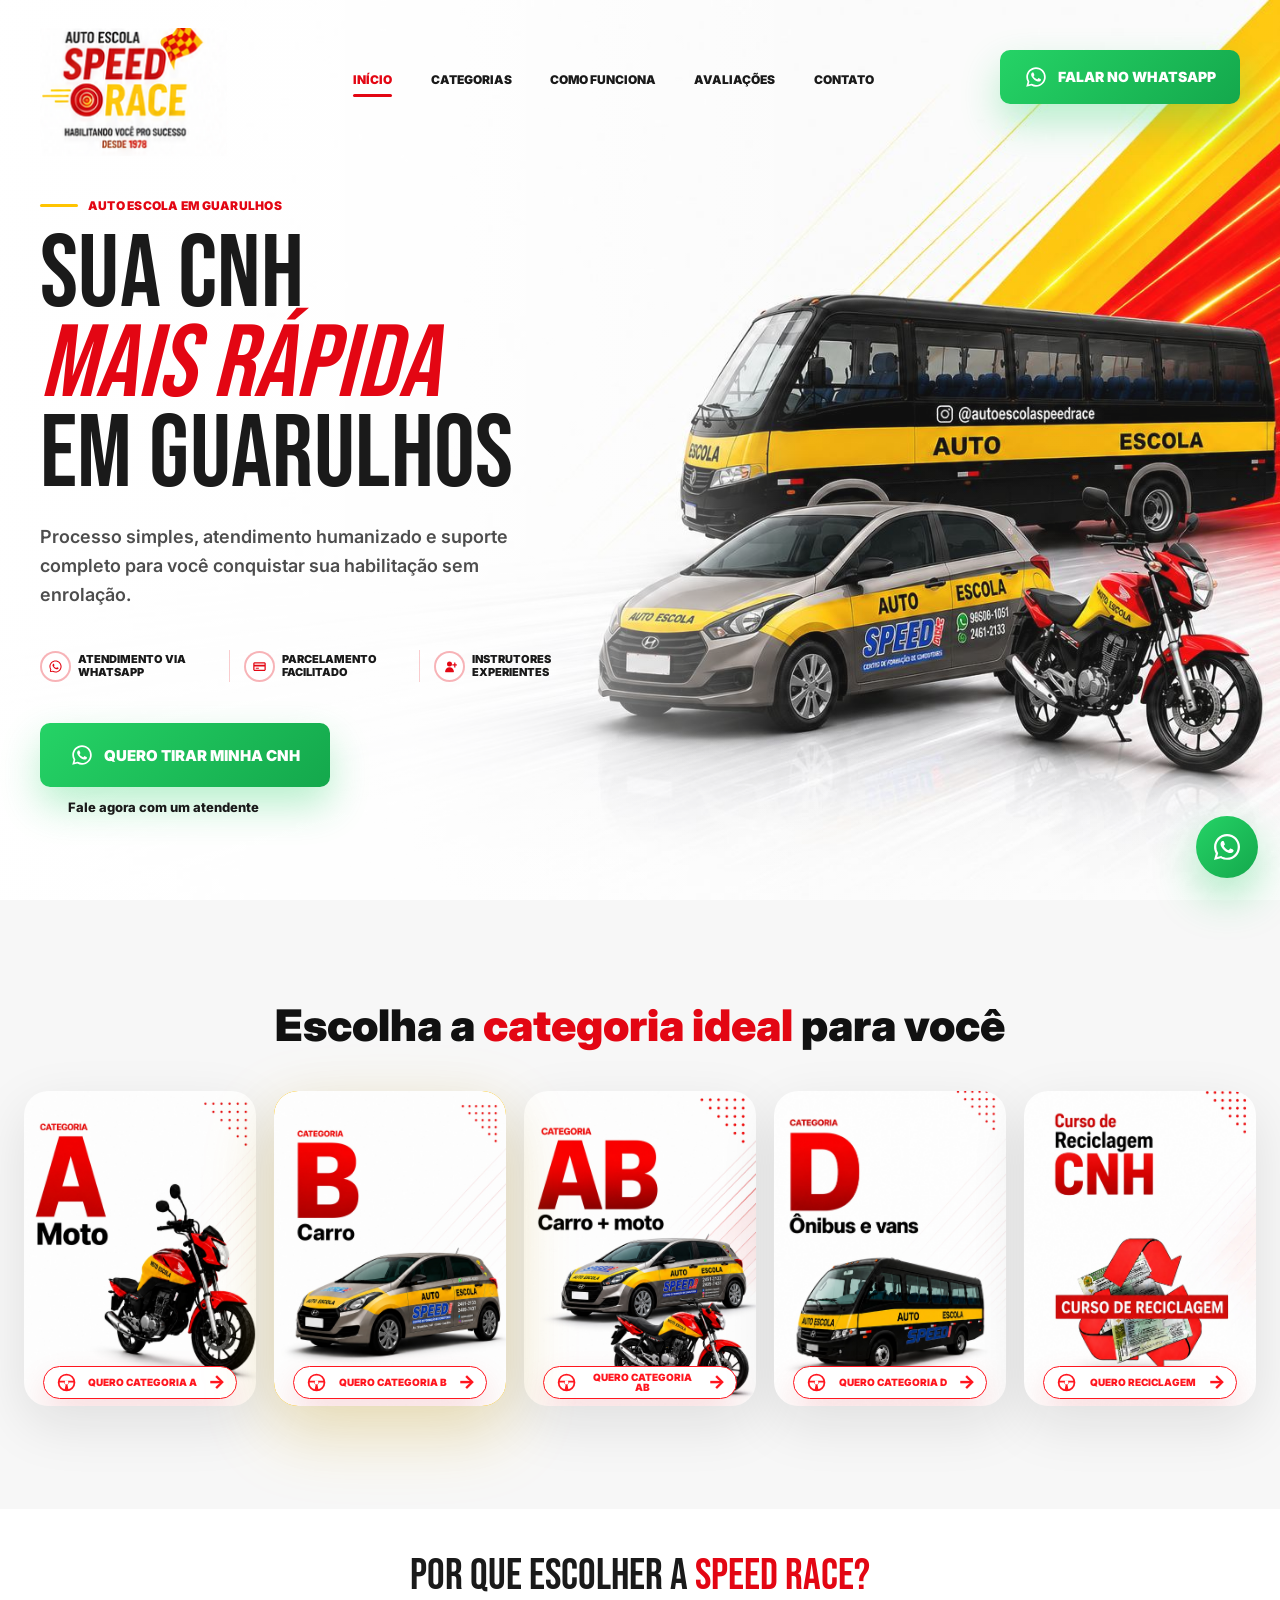
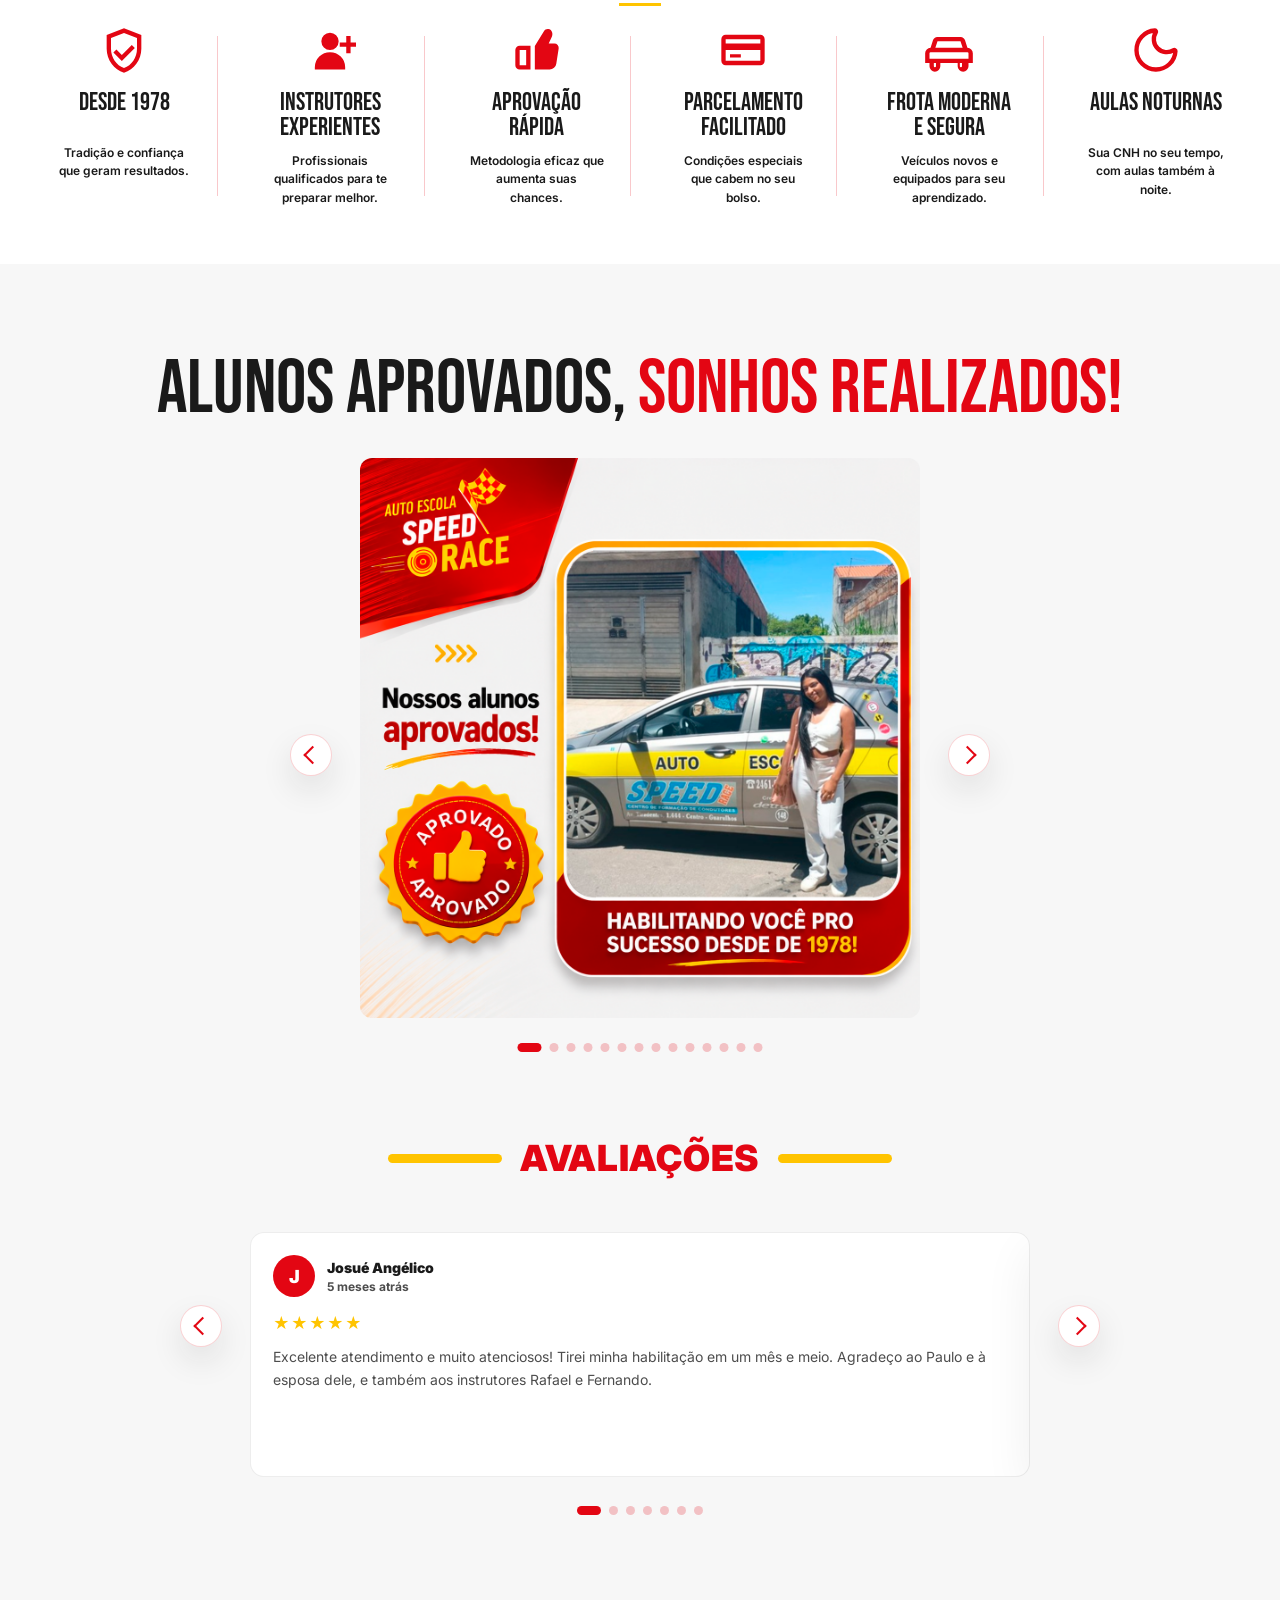
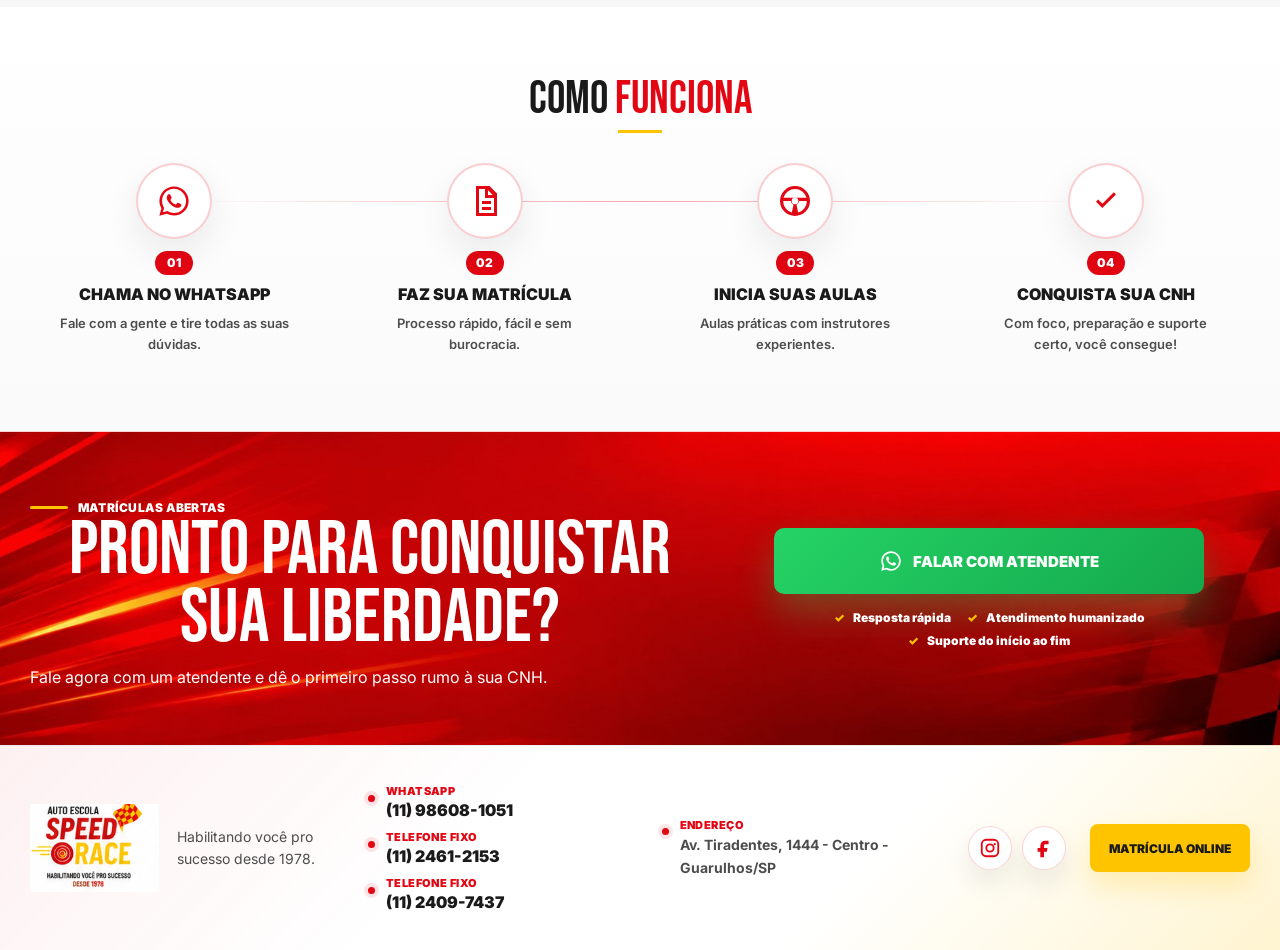
==== commit fc7f7eab: "ultimo commit agr mesmo" ====
--- a/index.html
+++ b/index.html
@@ -263,16 +263,14 @@
             <article class="review-card"><img src="assets/approved/aluno14.png" alt="Aluno aprovado" loading="lazy" decoding="async"></article>
             <article class="review-card"><img src="assets/approved/aluno16.png" alt="Aluno aprovado" loading="lazy" decoding="async"></article>
             <article class="review-card"><img src="assets/approved/aluno17.png" alt="Aluno aprovado" loading="lazy" decoding="async"></article>
-            <article class="review-card"><img src="assets/approved/aluno3.png" alt="Aluno aprovado" loading="lazy" decoding="async"></article>
             <article class="review-card"><img src="assets/approved/aluno19.png" alt="Aluno aprovado" loading="lazy" decoding="async"></article>
             <article class="review-card"><img src="assets/approved/aluno20.png" alt="Aluno aprovado" loading="lazy" decoding="async"></article>
             <article class="review-card"><img src="assets/approved/aluno21.png" alt="Aluno aprovado" loading="lazy" decoding="async"></article>
             <article class="review-card"><img src="assets/approved/aluno22.png" alt="Aluno aprovado" loading="lazy" decoding="async"></article>
-            <article class="review-card"><img src="assets/approved/aluno4.png" alt="Aluno aprovado" loading="lazy" decoding="async"></article>
+            <article class="review-card"><img src="assets/approved/aluno23.png" alt="Aluno aprovado" loading="lazy" decoding="async"></article>
             <article class="review-card"><img src="assets/approved/aluno24.png" alt="Aluno aprovado" loading="lazy" decoding="async"></article>
             <article class="review-card"><img src="assets/approved/aluno25.png" alt="Aluno aprovado" loading="lazy" decoding="async"></article>
-            <article class="review-card"><img src="assets/approved/aluno1.png" alt="Aluno aprovado" loading="lazy" decoding="async"></article>
-            <article class="review-card"><img src="assets/approved/aluno2.png" alt="Aluno aprovado" loading="lazy" decoding="async"></article>
+            <article class="review-card"><img src="assets/approved/aluno26.png" alt="Aluno aprovado" loading="lazy" decoding="async"></article>
             <article class="review-card"><img src="assets/approved/aluno27.png" alt="Aluno aprovado" loading="lazy" decoding="async"></article>
           </div>
         </div>
@@ -402,7 +400,7 @@
       <div>
         <p class="eyebrow light">Matrículas abertas</p>
         <h2>Pronto para conquistar sua liberdade?</h2>
-        <p>Fale agora com um especialista e dê o primeiro passo rumo à sua CNH.</p>
+        <p>Fale agora com um atendente e dê o primeiro passo rumo à sua CNH.</p>
       </div>
       <div class="final-actions">
         <a class="whatsapp final-button"
@@ -411,7 +409,7 @@
           <svg>
             <use href="#icon-whatsapp" />
           </svg>
-          Falar com especialista
+          Falar com atendente
         </a>
         <div class="cta-points">
           <span>Resposta rápida</span>
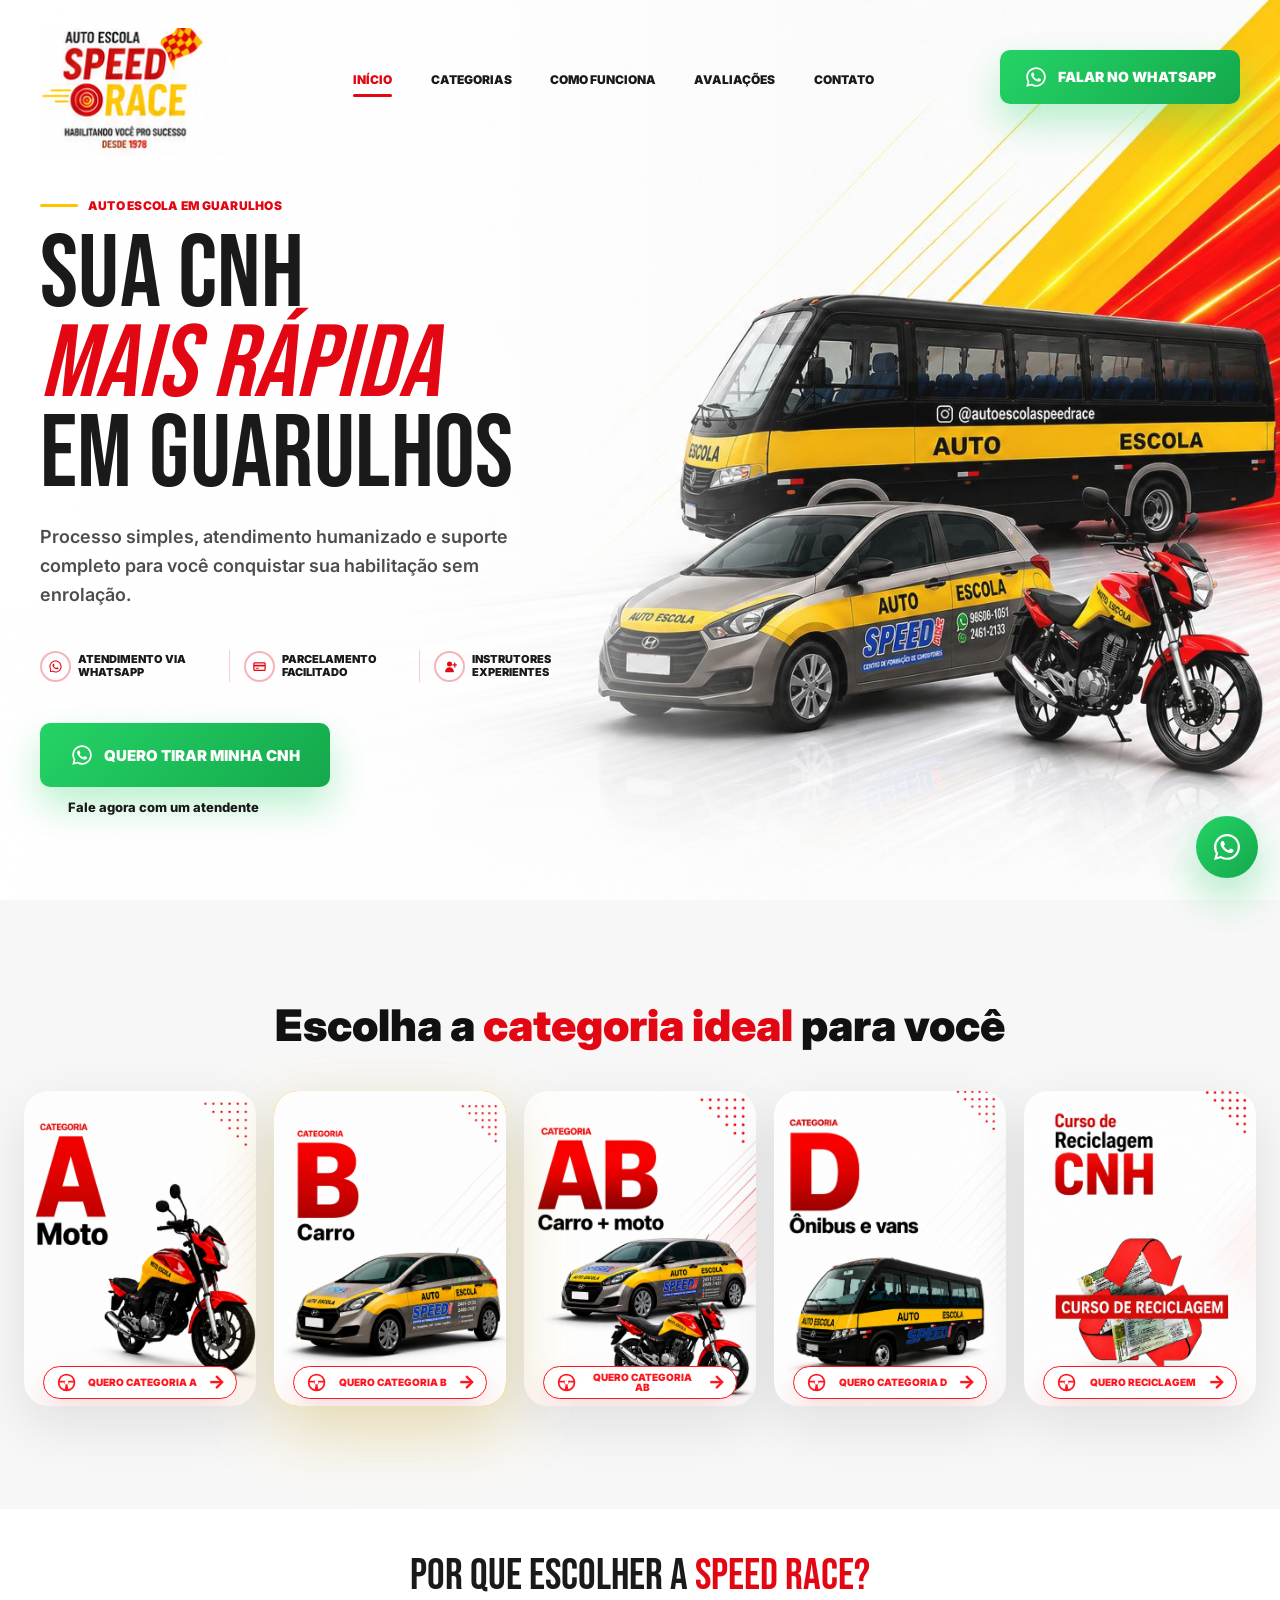
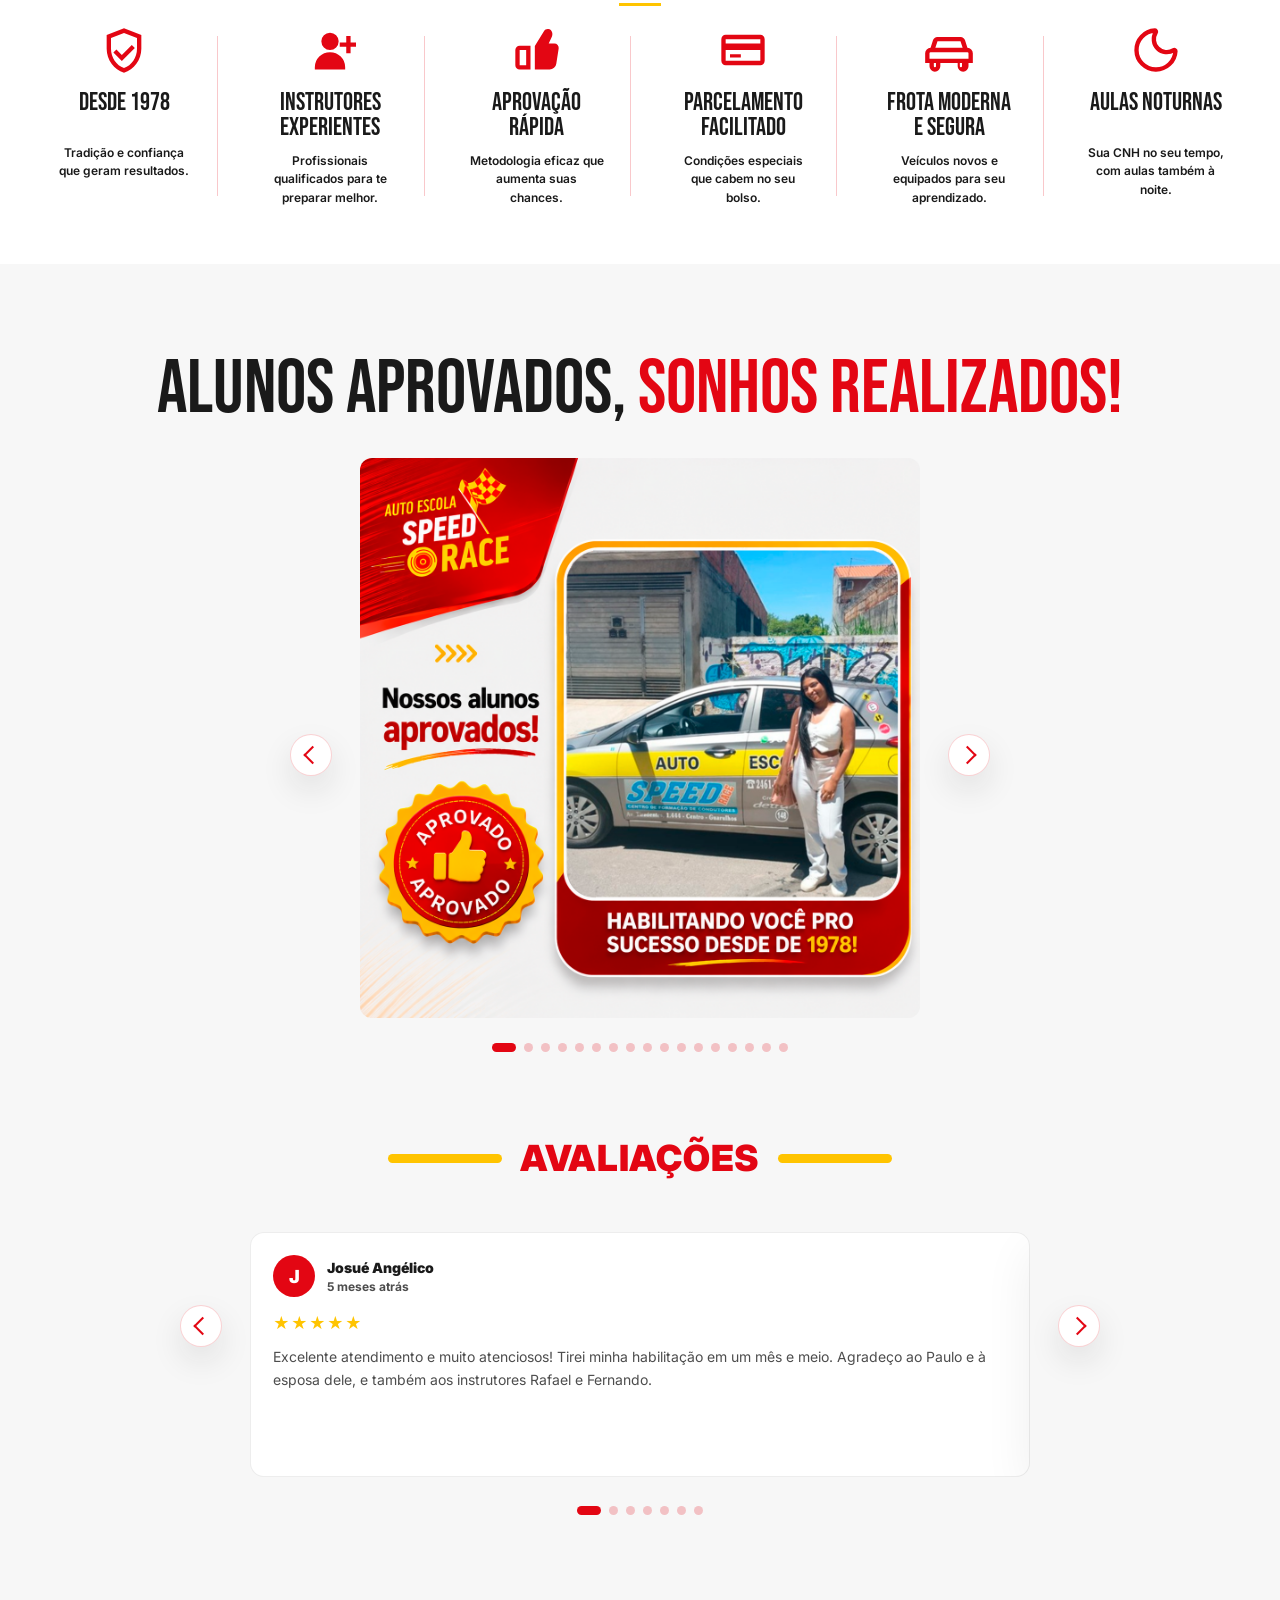
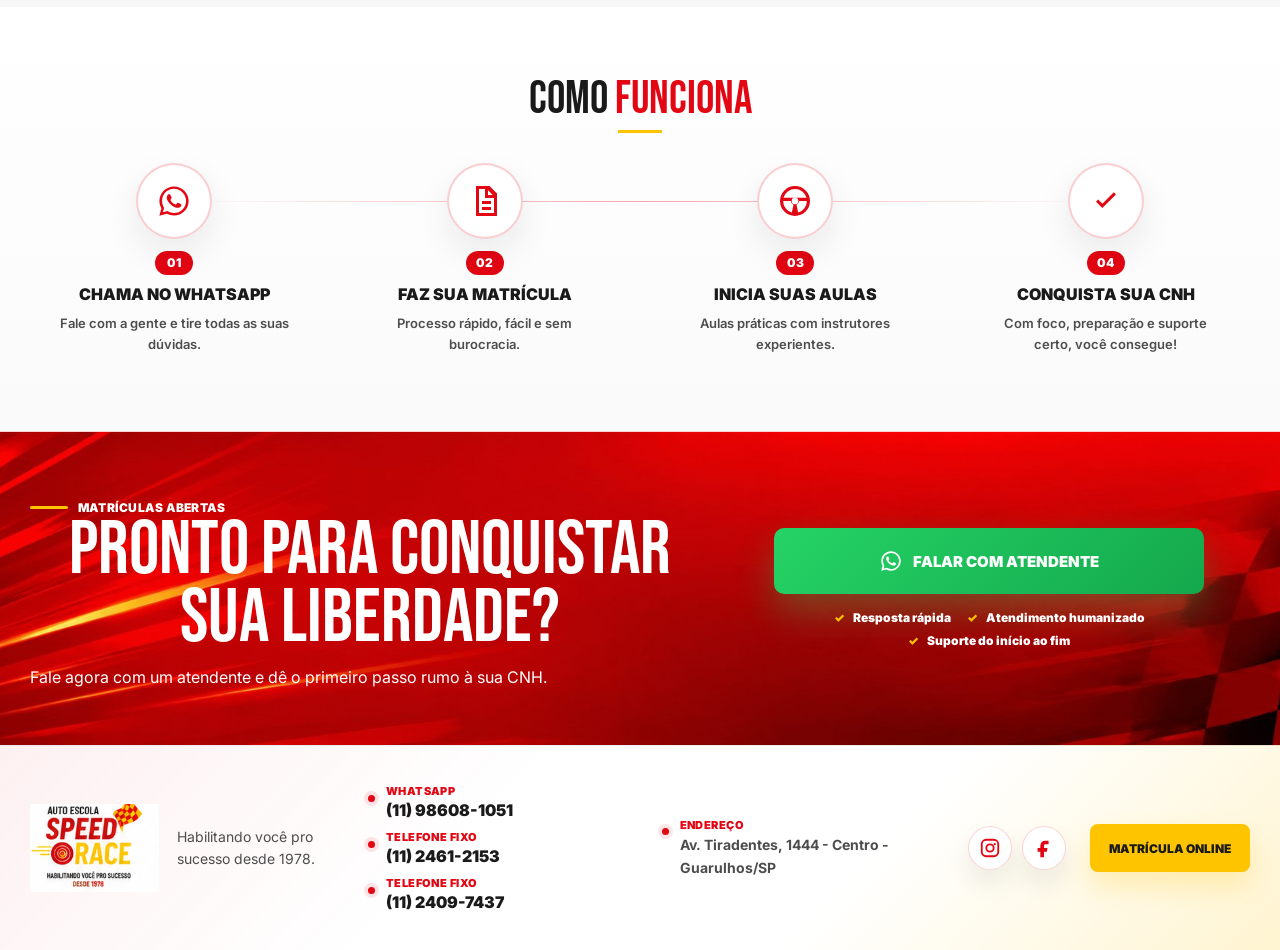
==== commit 4c387e30: "last commit" ====
--- a/index.html
+++ b/index.html
@@ -263,14 +263,17 @@
             <article class="review-card"><img src="assets/approved/aluno14.png" alt="Aluno aprovado" loading="lazy" decoding="async"></article>
             <article class="review-card"><img src="assets/approved/aluno16.png" alt="Aluno aprovado" loading="lazy" decoding="async"></article>
             <article class="review-card"><img src="assets/approved/aluno17.png" alt="Aluno aprovado" loading="lazy" decoding="async"></article>
+            <article class="review-card"><img src="assets/approved/aluno3.png" alt="Aluno aprovado" loading="lazy" decoding="async"></article>
             <article class="review-card"><img src="assets/approved/aluno19.png" alt="Aluno aprovado" loading="lazy" decoding="async"></article>
             <article class="review-card"><img src="assets/approved/aluno20.png" alt="Aluno aprovado" loading="lazy" decoding="async"></article>
             <article class="review-card"><img src="assets/approved/aluno21.png" alt="Aluno aprovado" loading="lazy" decoding="async"></article>
             <article class="review-card"><img src="assets/approved/aluno22.png" alt="Aluno aprovado" loading="lazy" decoding="async"></article>
+            <article class="review-card"><img src="assets/approved/aluno4.png" alt="Aluno aprovado" loading="lazy" decoding="async"></article>
             <article class="review-card"><img src="assets/approved/aluno23.png" alt="Aluno aprovado" loading="lazy" decoding="async"></article>
             <article class="review-card"><img src="assets/approved/aluno24.png" alt="Aluno aprovado" loading="lazy" decoding="async"></article>
             <article class="review-card"><img src="assets/approved/aluno25.png" alt="Aluno aprovado" loading="lazy" decoding="async"></article>
-            <article class="review-card"><img src="assets/approved/aluno26.png" alt="Aluno aprovado" loading="lazy" decoding="async"></article>
+            <article class="review-card"><img src="assets/approved/aluno1.png" alt="Aluno aprovado" loading="lazy" decoding="async"></article>
+            <article class="review-card"><img src="assets/approved/aluno2.png" alt="Aluno aprovado" loading="lazy" decoding="async"></article>
             <article class="review-card"><img src="assets/approved/aluno27.png" alt="Aluno aprovado" loading="lazy" decoding="async"></article>
           </div>
         </div>
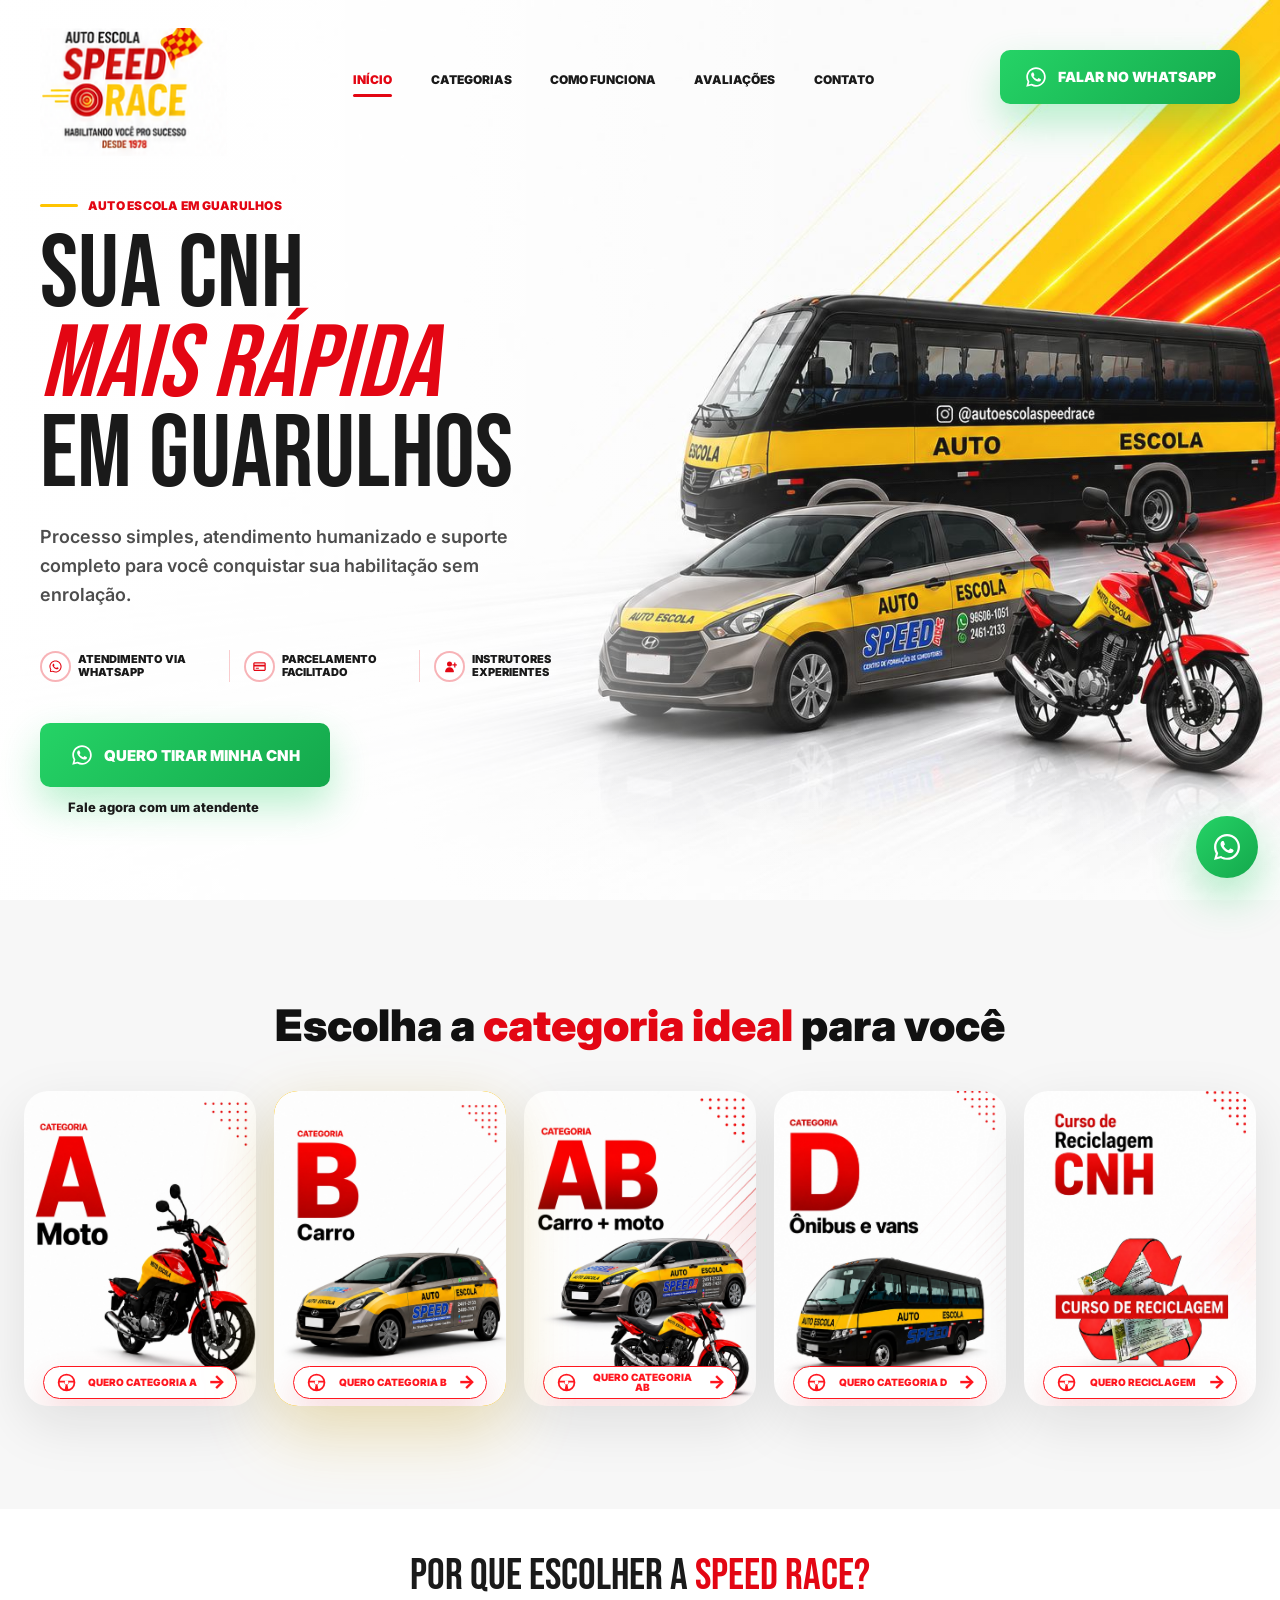
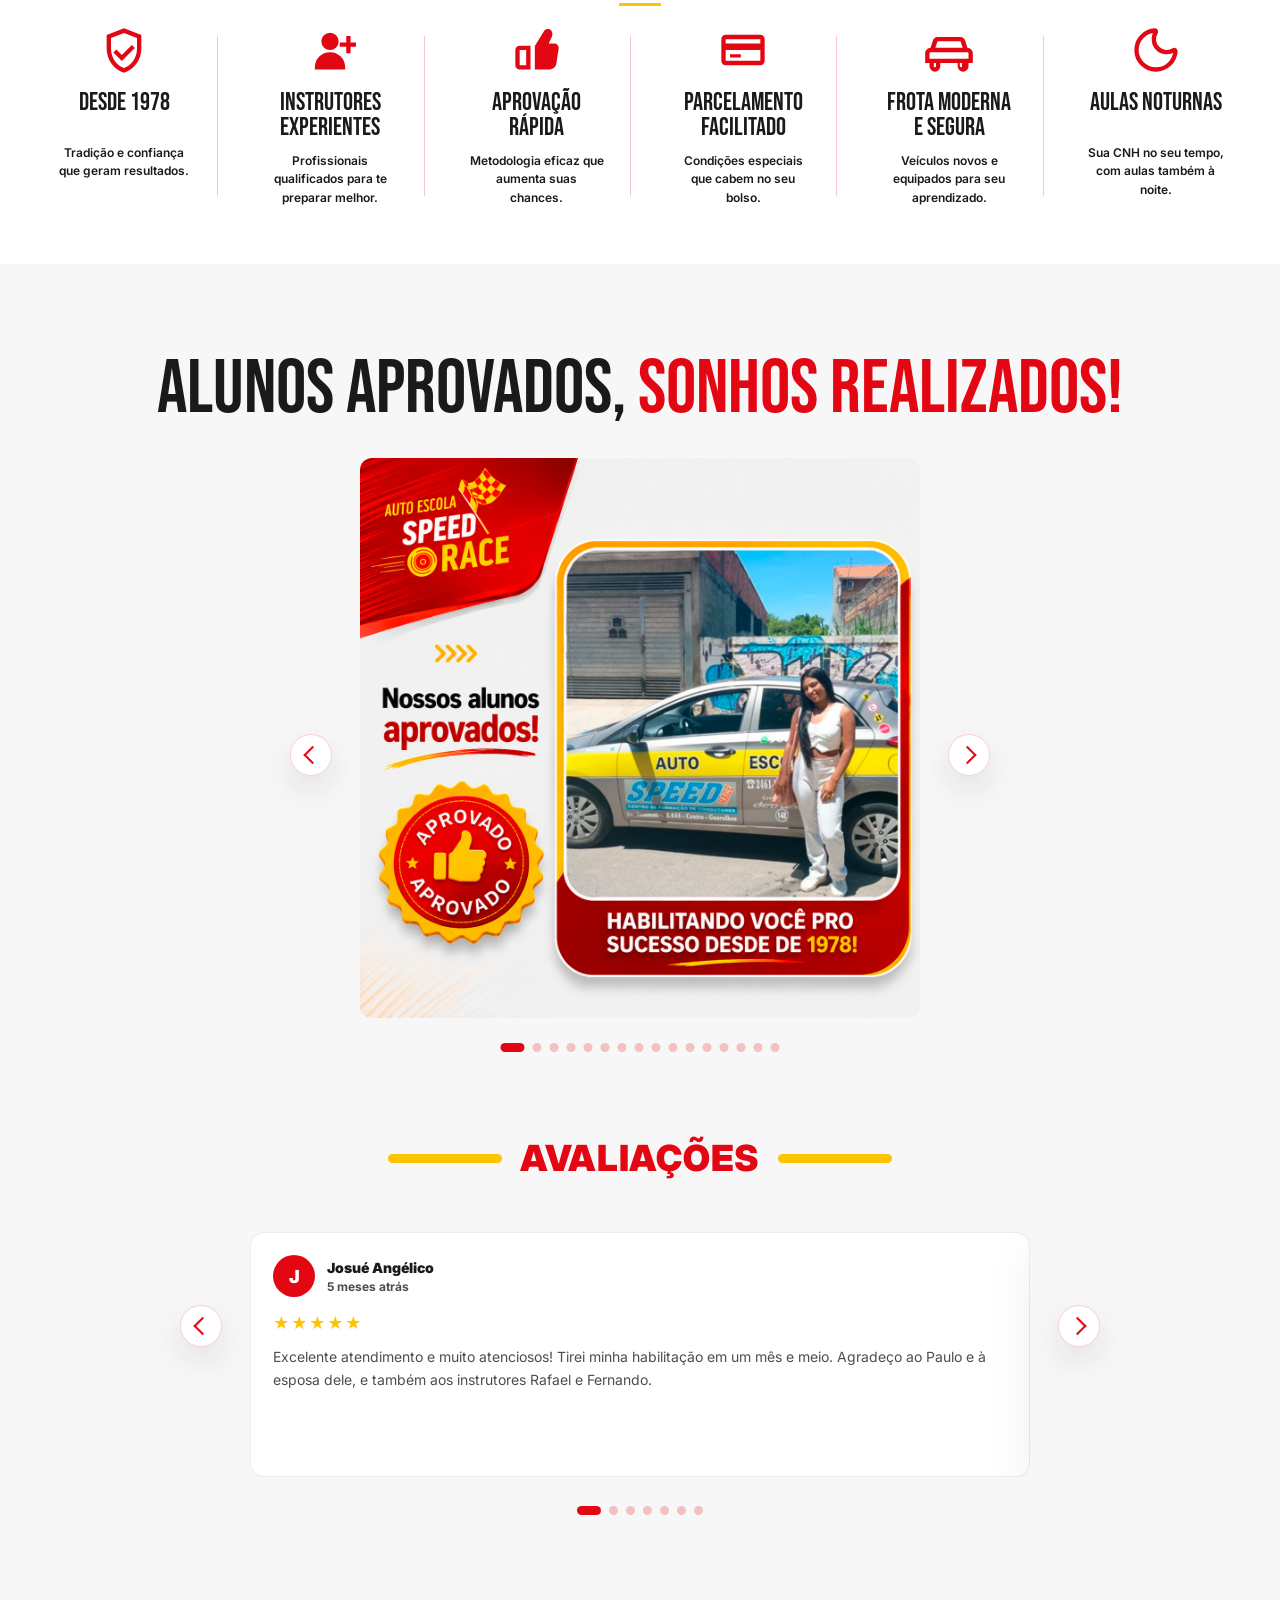
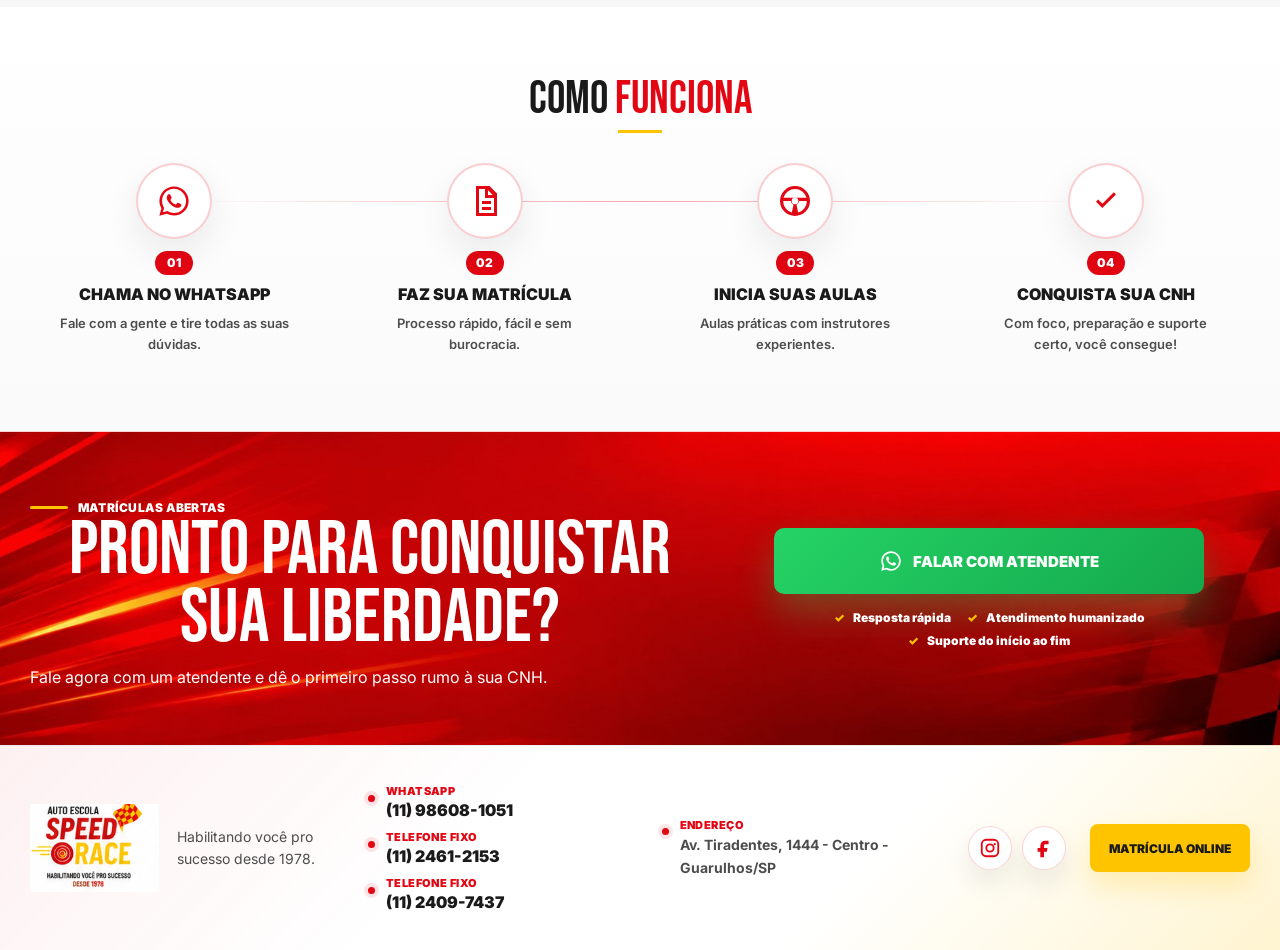
==== commit 152921d7: "Merge branch 'main' of https://github.com/Deiros-Dev/autoescola-speedrace into bgs" ====
--- a/index.html
+++ b/index.html
@@ -131,7 +131,6 @@
   </main>
   <section class="section categories-section" id="categorias" aria-labelledby="categories-title">
     <div class="section-head categories-title-block">
-      <!--<p class="eyebrow">categorias</p>-->
       <h2 id="categories-title">Escolha a <span>categoria ideal</span> para você</h2>
     </div>
 
@@ -269,7 +268,6 @@
             <article class="review-card"><img src="assets/approved/aluno21.png" alt="Aluno aprovado" loading="lazy" decoding="async"></article>
             <article class="review-card"><img src="assets/approved/aluno22.png" alt="Aluno aprovado" loading="lazy" decoding="async"></article>
             <article class="review-card"><img src="assets/approved/aluno4.png" alt="Aluno aprovado" loading="lazy" decoding="async"></article>
-            <article class="review-card"><img src="assets/approved/aluno23.png" alt="Aluno aprovado" loading="lazy" decoding="async"></article>
             <article class="review-card"><img src="assets/approved/aluno24.png" alt="Aluno aprovado" loading="lazy" decoding="async"></article>
             <article class="review-card"><img src="assets/approved/aluno25.png" alt="Aluno aprovado" loading="lazy" decoding="async"></article>
             <article class="review-card"><img src="assets/approved/aluno1.png" alt="Aluno aprovado" loading="lazy" decoding="async"></article>
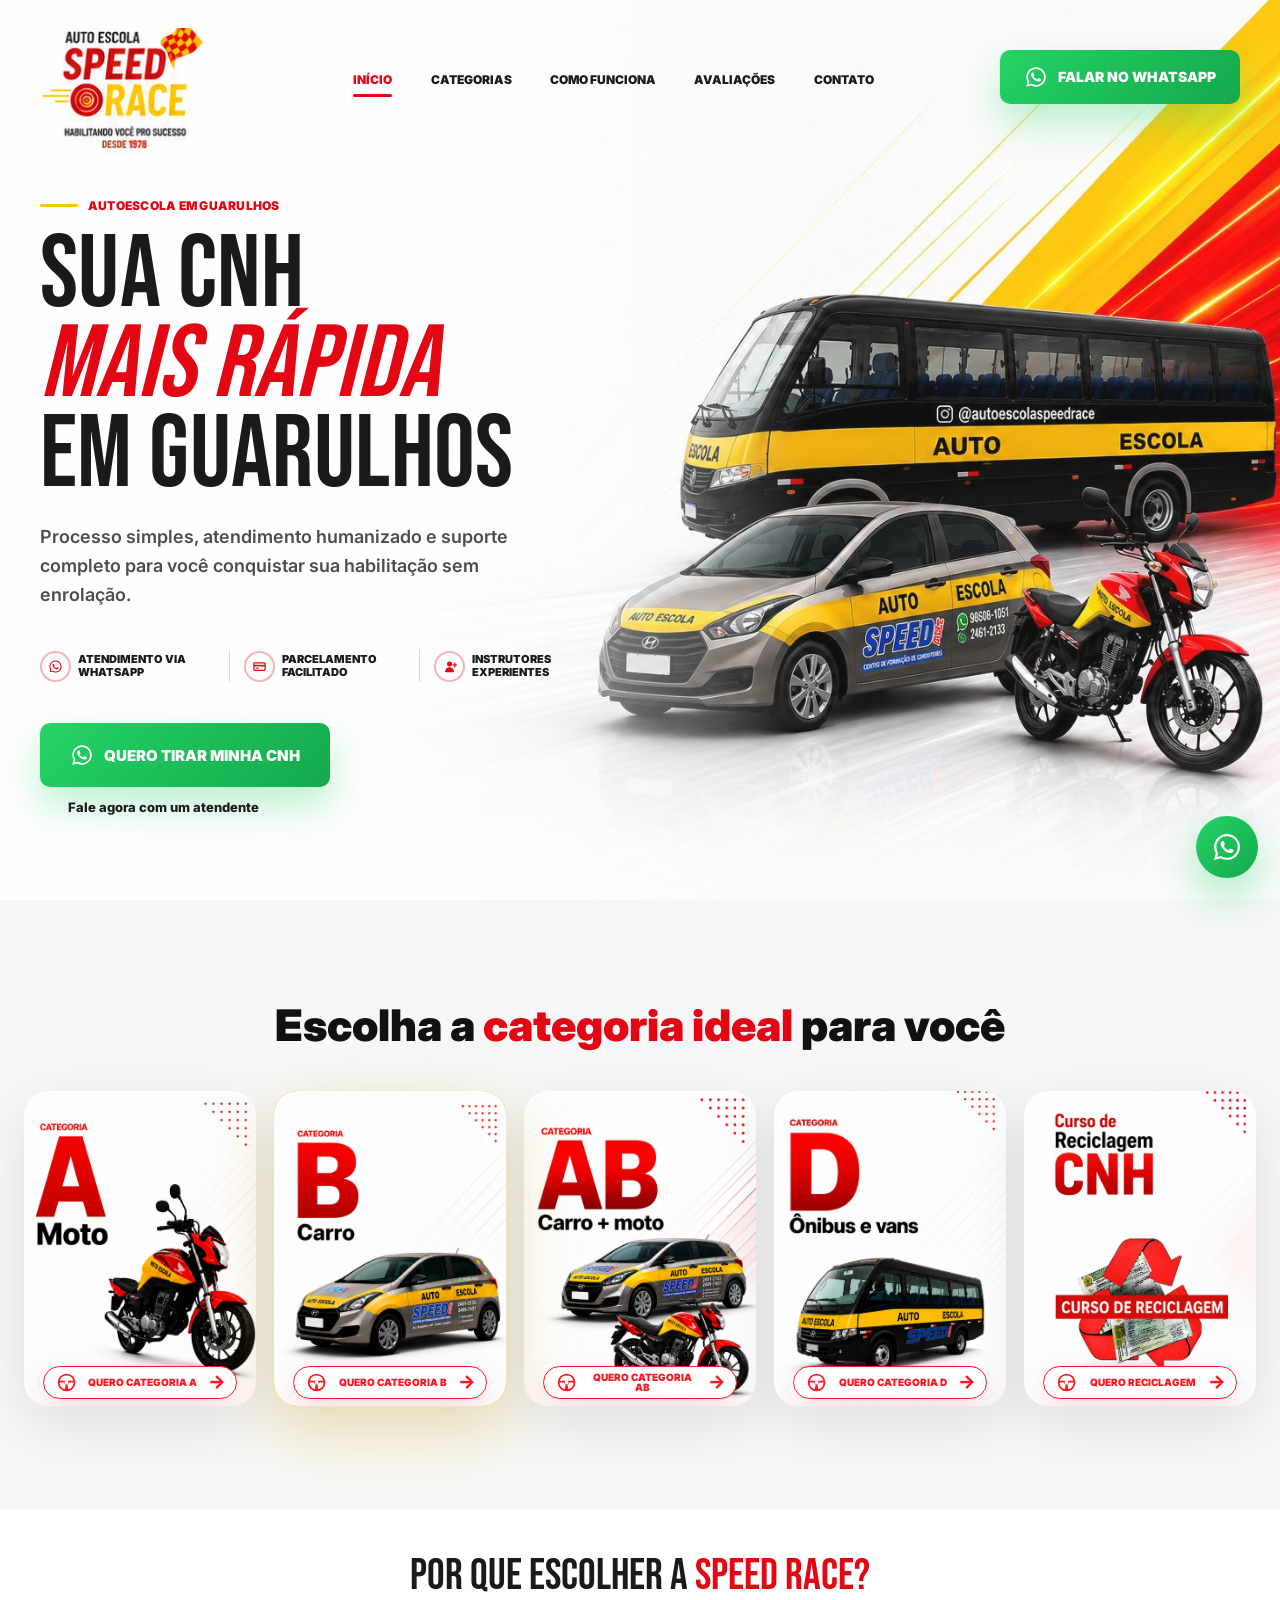
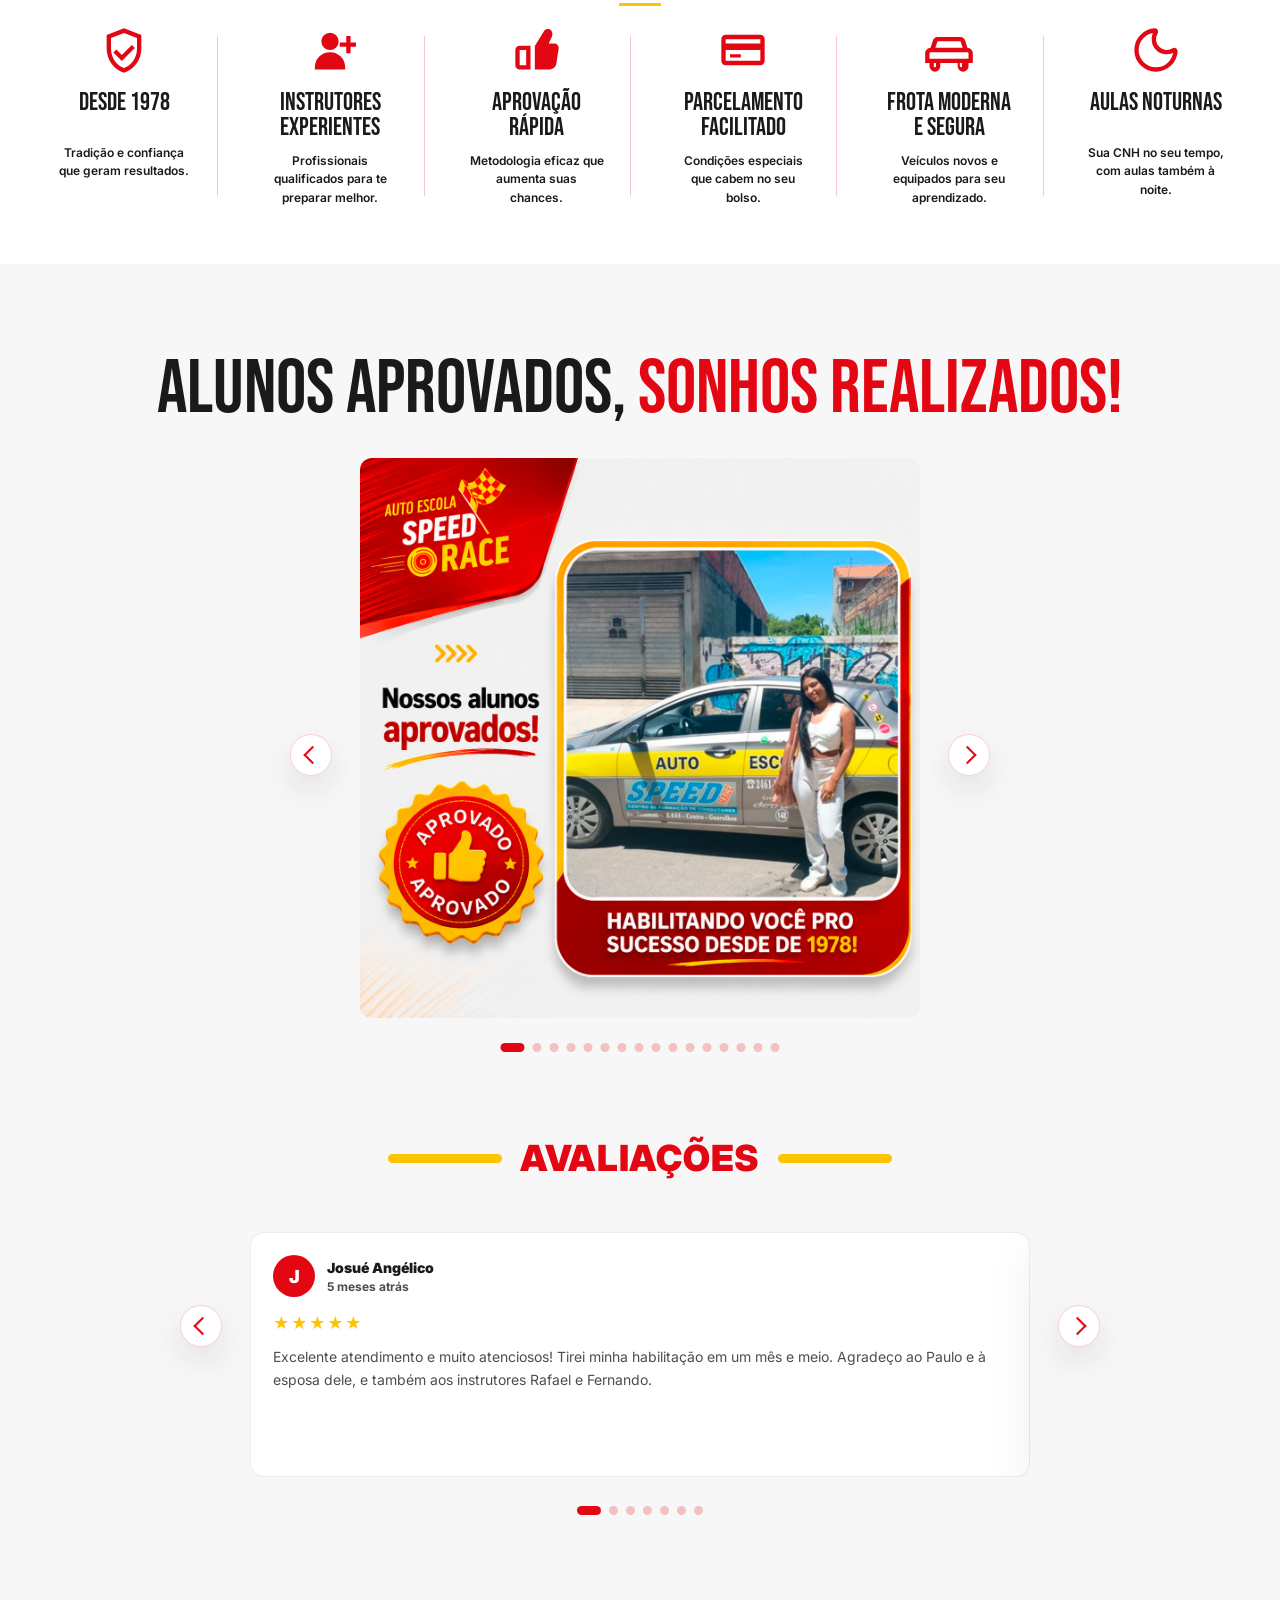
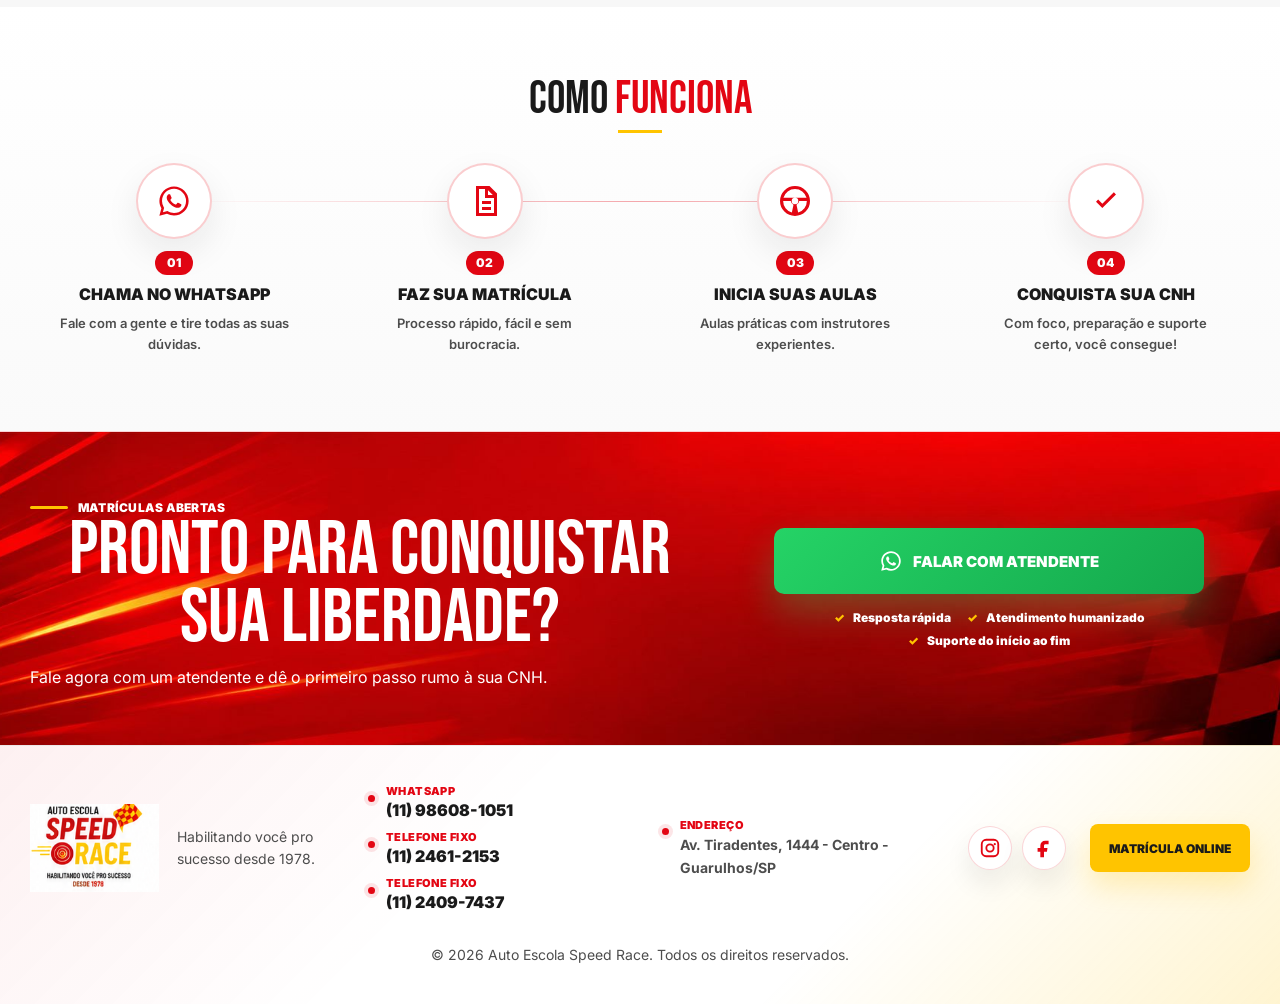
==== commit 912b6b20: "Ajuste no HTML (Hero, Rodapé e Meta)" ====
--- a/index.html
+++ b/index.html
@@ -4,9 +4,9 @@
 <head>
   <meta charset="utf-8">
   <meta name="viewport" content="width=device-width, initial-scale=1">
-  <title>Auto Escola Speed Race | CNH em Guarulhos</title>
+  <title>Autoscola Speed Race | CNH em Guarulhos</title>
   <meta name="description"
-    content="Auto Escola Speed Race em Guarulhos. Tire sua CNH nas categorias A, B e AB com atendimento rapido pelo WhatsApp.">
+    content="Auto Escola Speed Race em Guarulhos. Tire sua CNH nas categorias A, B, AB, D e curso de reciclagem com atendimento rapido pelo WhatsApp.">
   <link rel="icon" type="image/png" sizes="192x192" href="/assets/favicon.png">
   <link rel="apple-touch-icon" sizes="180x180" href="/assets/apple-touch-icon.png">
   <link rel="preconnect" href="https://fonts.googleapis.com">
@@ -98,7 +98,7 @@
 
     <section class="hero-content" aria-labelledby="hero-title">
       <div class="copy">
-        <p class="eyebrow">Auto escola em Guarulhos</p>
+        <p class="eyebrow">Autoescola em Guarulhos</p>
         <h1 id="hero-title">Sua CNH<br><span>mais rápida</span><br><span class="title-place">em&nbsp;Guarulhos</span>
         </h1>
         <p class="lead">Processo simples, atendimento humanizado e suporte completo para você conquistar sua habilitação
@@ -307,14 +307,14 @@
               </div>
               <div class="stars">★★★★★</div>
               <p>Super recomendo, bons instrutores e atendimento perfeito. São bons profissionais e com certeza a melhor
-                auto escola.</p>
+                autoescola.</p>
             </article>
             <article class="review-card">
               <div class="review-head"><span>P</span>
                 <div><strong>Pedro Henrique</strong><small>9 meses atrás</small></div>
               </div>
               <div class="stars">★★★★★</div>
-              <p>A auto escola Speed Race me proporcionou a oportunidade de estar tirando minha habilitação.
+              <p>A autoescola Speed Race me proporcionou a oportunidade de estar tirando minha habilitação.
                 Profissionais bastante atenciosos e capacitados.</p>
             </article>
             <article class="review-card">
@@ -464,6 +464,7 @@
       </div>
 
       <a class="footer-online" href="/matricular/">Matrícula online</a>
+      <p class="footer-copy">© 2026 Auto Escola Speed Race. Todos os direitos reservados.</p>
     </div>
   </footer>
 
--- a/styles.css
+++ b/styles.css
@@ -1442,6 +1442,16 @@
   border-color: var(--red);
   transform: translateY(-2px);
   box-shadow: 0 18px 34px rgba(227, 6, 19, .22);
+}
+
+.footer-copy {
+  grid-column: 1 / -1;
+  justify-self: center;
+  margin: 8px 0 0;
+  color: var(--muted);
+  font-size: 14px;
+  line-height: 1.6;
+  white-space: nowrap;
 }
 
 .floating-whatsapp {
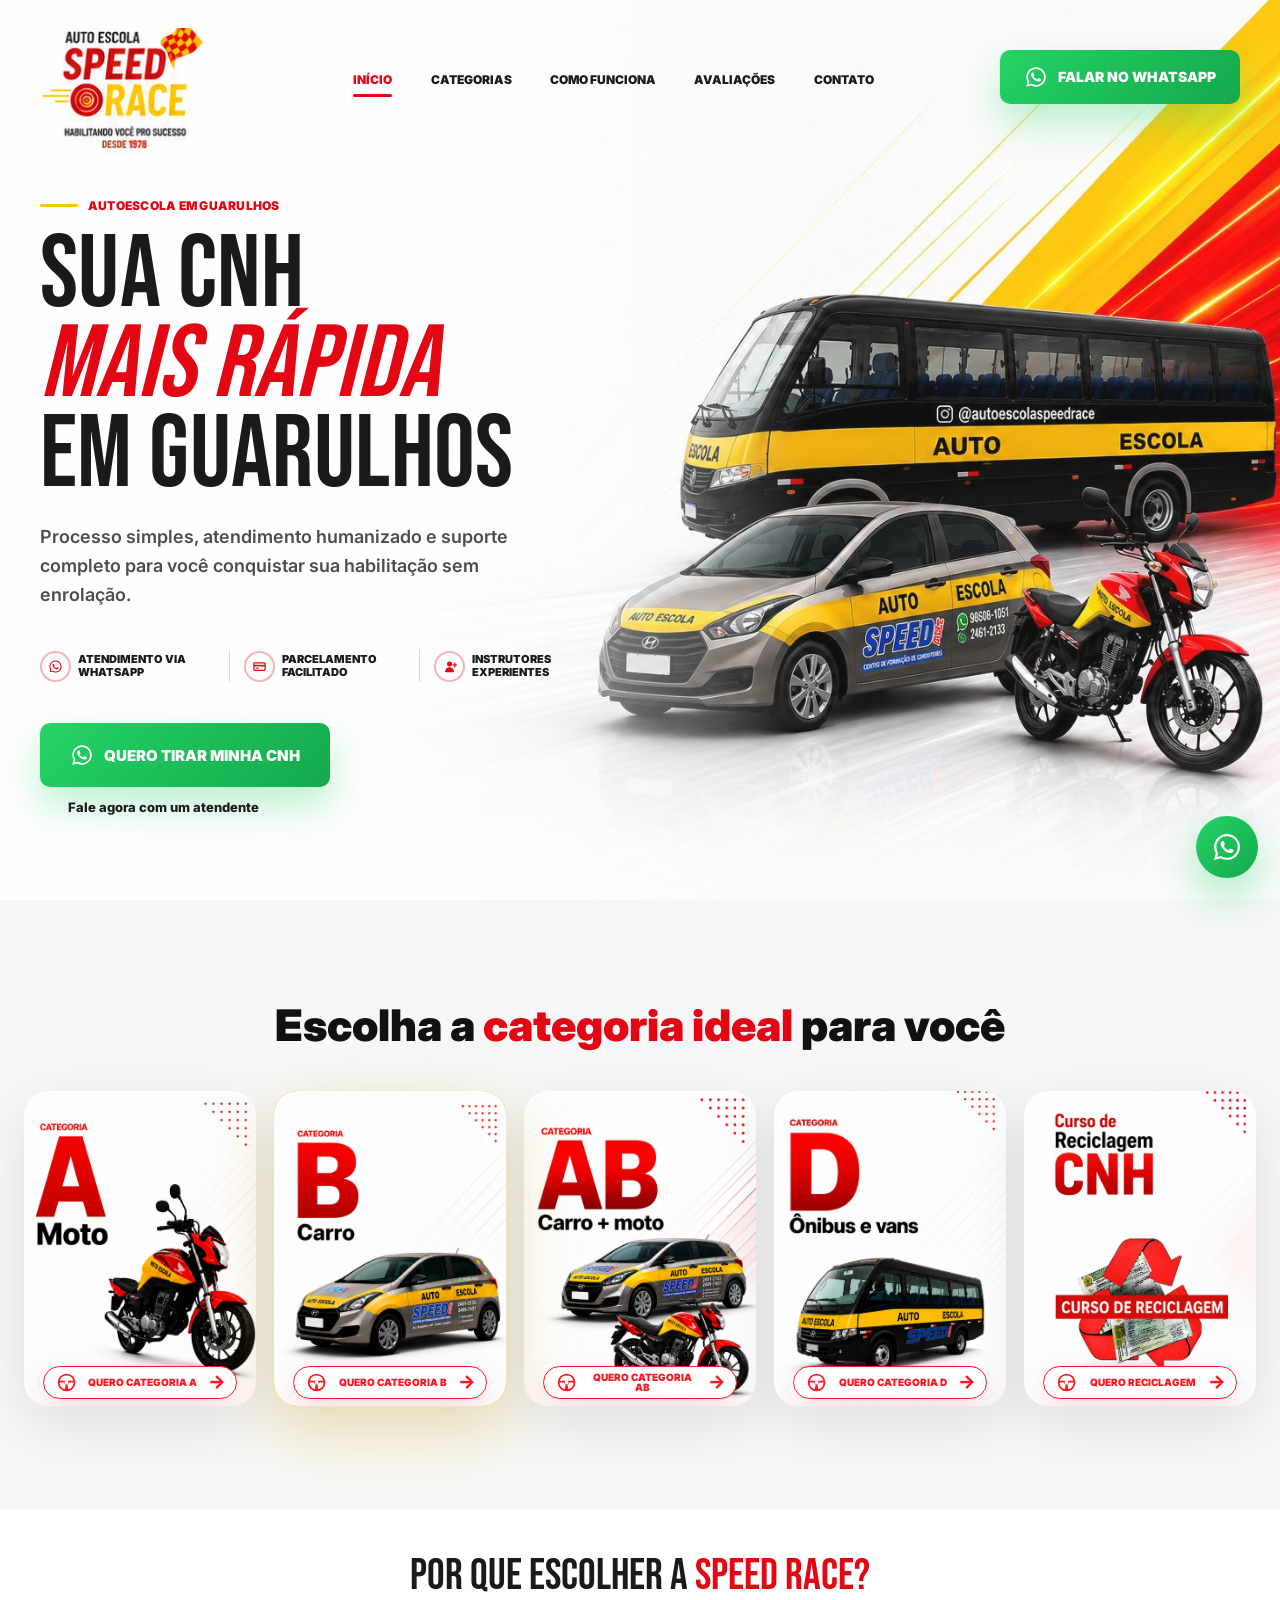
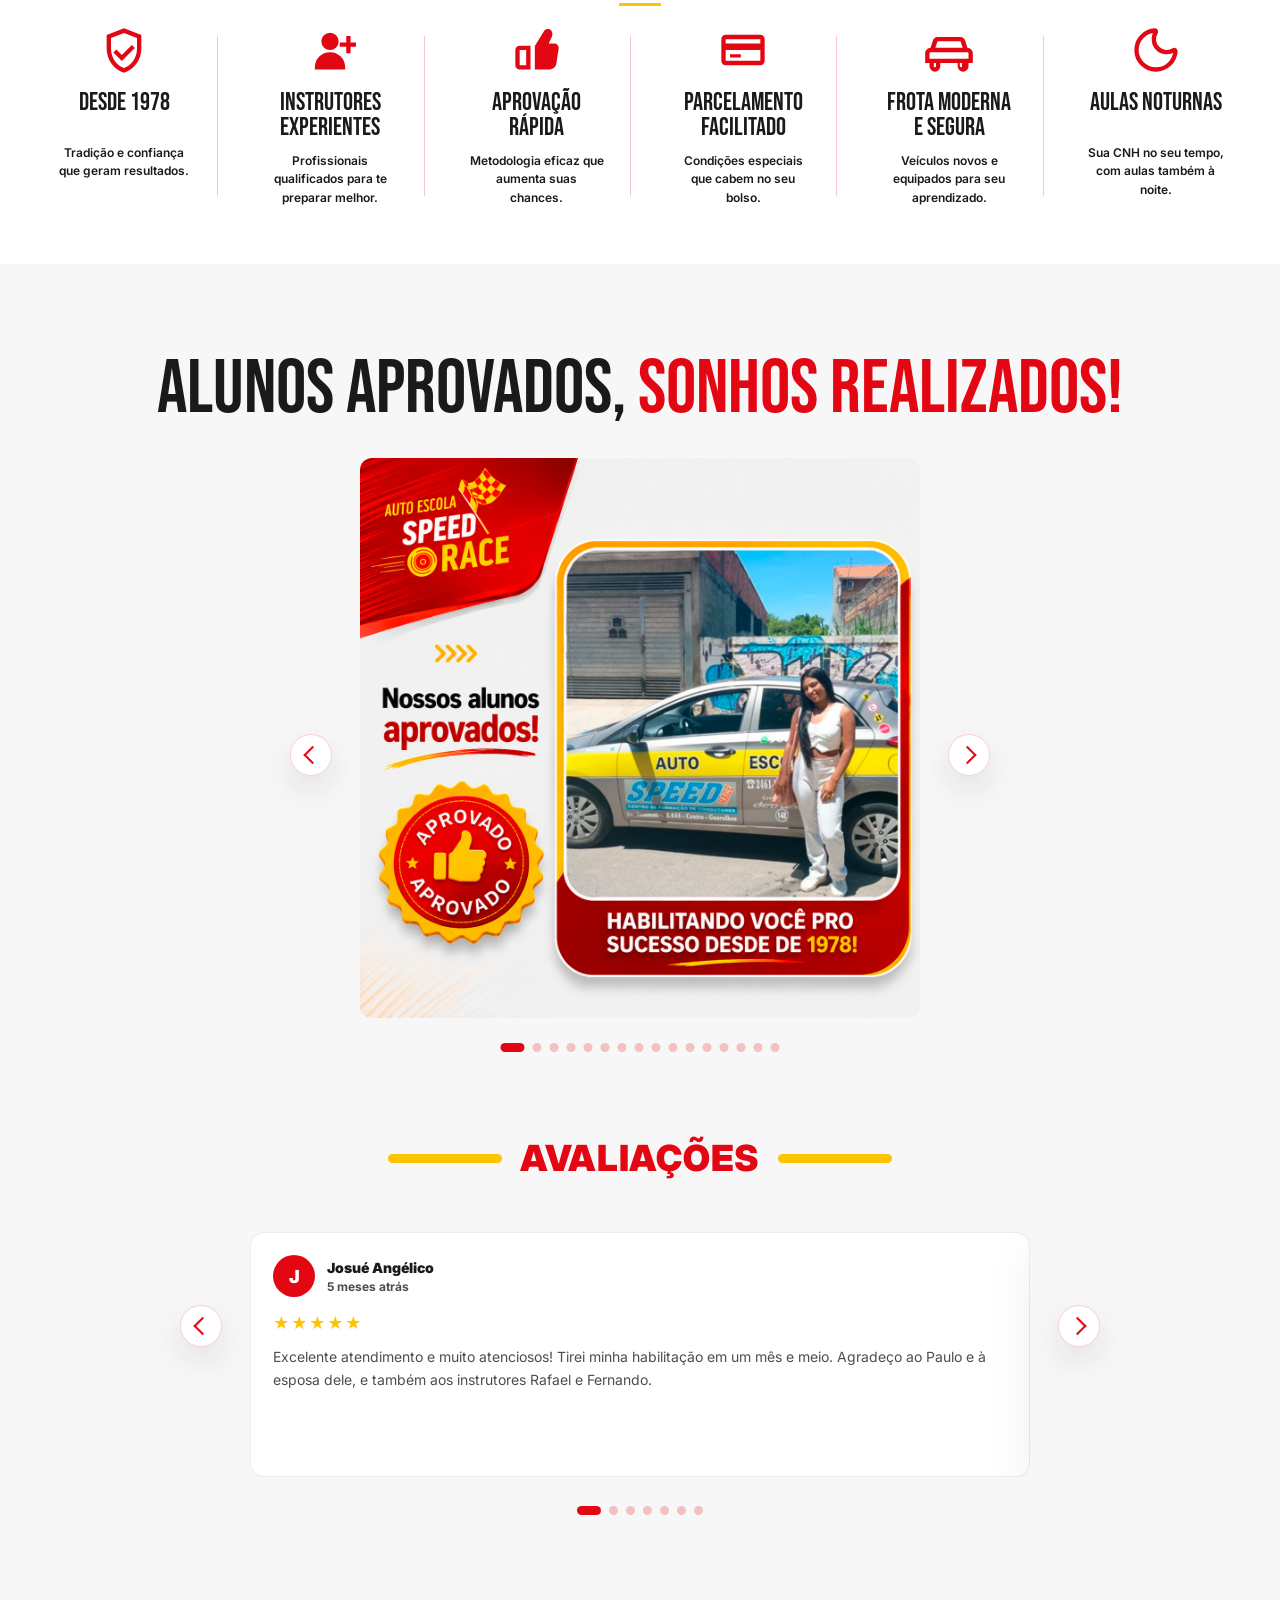
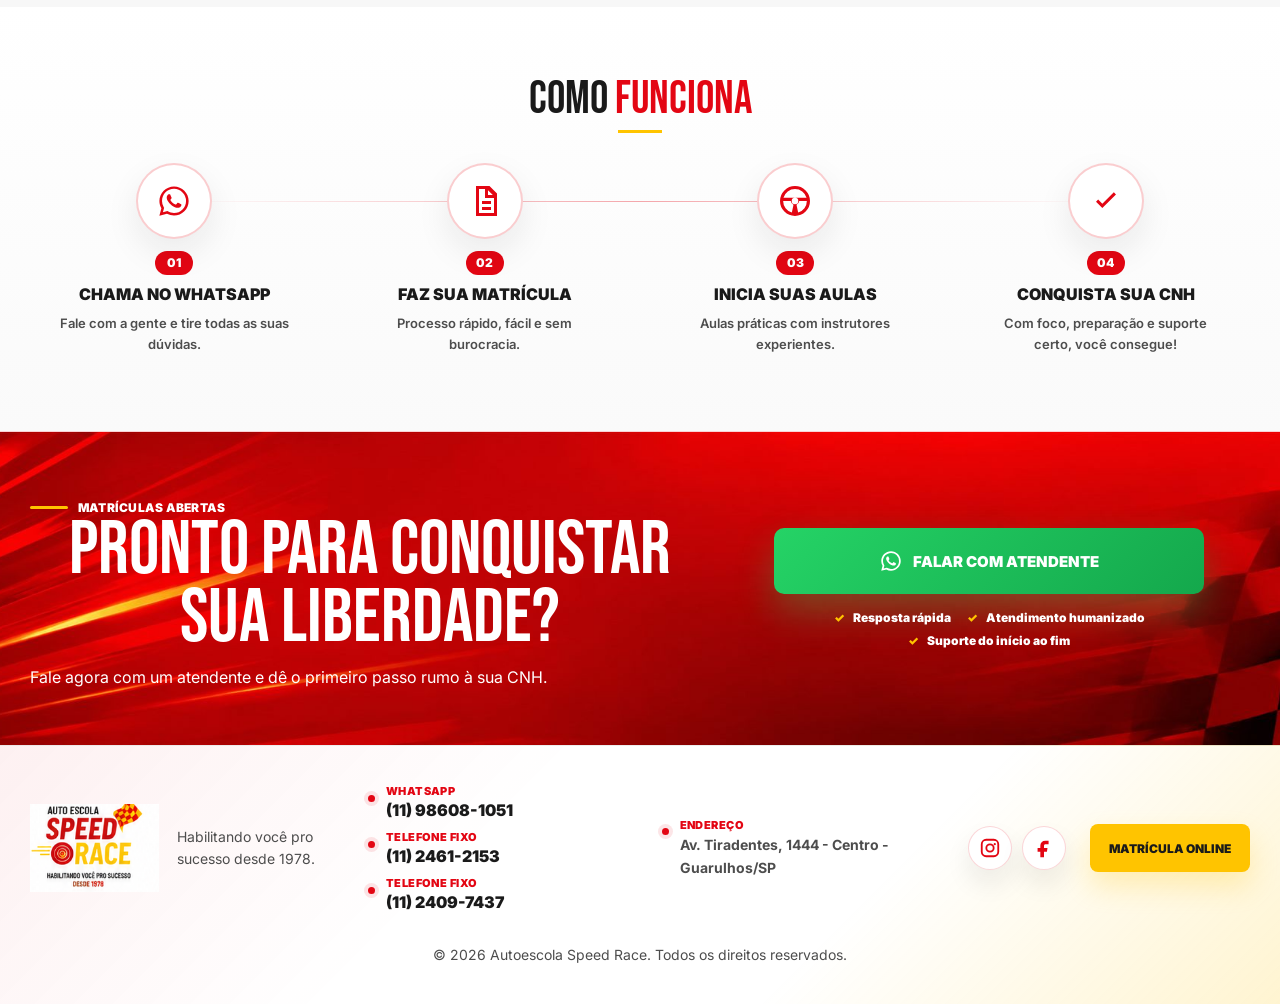
==== commit 93907f4e: "correção rodape" ====
--- a/index.html
+++ b/index.html
@@ -464,7 +464,7 @@
       </div>
 
       <a class="footer-online" href="/matricular/">Matrícula online</a>
-      <p class="footer-copy">© 2026 Auto Escola Speed Race. Todos os direitos reservados.</p>
+      <p class="footer-copy">© 2026 Autoescola Speed Race. Todos os direitos reservados.</p>
     </div>
   </footer>
 
--- a/styles.css
+++ b/styles.css
@@ -1834,6 +1834,12 @@
   .footer-online {
     width: 100%;
     justify-self: stretch;
+  }
+
+  .footer-copy {
+    white-space: normal;
+    text-align: center;
+    max-width: 100%;
   }
 }
 
